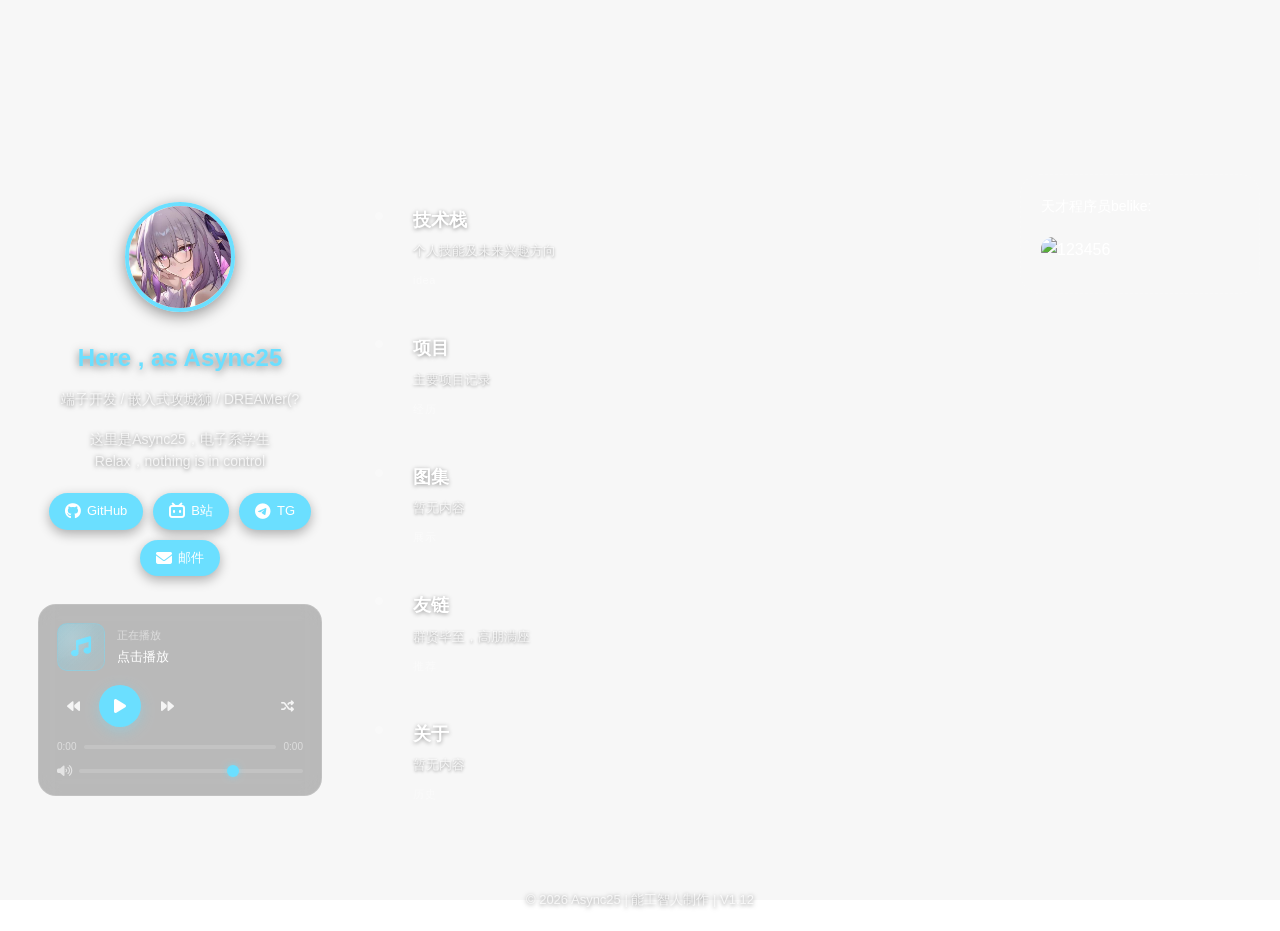
==== index.html @ 37dce222 "V1.12(test)" ====
<!DOCTYPE html>
<html lang="zh-CN">
<head>
    <meta charset="UTF-8">
    <meta name="viewport" content="width=device-width, initial-scale=1.0">
    <title>泥嚎,我是Async25</title>
    <style>
        :root {
            --text: #ffffff;
            --text-secondary: rgba(255, 255, 255, 0.75);
            --accent: #6bdfff;
        }

        * { margin:0; padding:0; box-sizing:border-box; }

        /* ===== 背景图 + 遮罩 ===== */
        body {
            font-family: "Segoe UI", Arial, sans-serif;
            background: url("https://bee-reg-ab.imagency.cn/mr/5075/26/b05ac0370a156d808d9de9c956d6d532.jpg") no-repeat center center fixed;
            background-size: cover;
            -webkit-background-size: cover;
            color: var(--text);
            line-height: 1.6;
            min-height: 100vh;
            display: flex;
            flex-direction: column;
            padding: 20px;
            position: relative;
        }
        body::before {
            content: "";
            position: fixed;
            top: 0; left: 0; right: 0; bottom: 0;
            background: rgba(0, 0, 0, 0.03);
            z-index: 0;
            pointer-events: none;
        }

        /* ===== 三栏布局 ===== */
        .layout {
            position: relative;
            z-index: 1;
            display: grid;
            grid-template-columns: 320px 1fr 240px;
            gap: 24px;
            width: 100%;
            max-width: 1400px;
            margin: 0 auto;
            flex: 1;
            align-items: start;
        }

        /* 左侧边栏 */
        .sidebar {
            position: sticky;
            top: 20px;
            max-height: calc(100vh - 40px);
            overflow-y: auto;
            border-radius: 20px;
            text-align: center;
            transition: transform 0.3s;
            scrollbar-width: thin;
            scrollbar-color: rgba(107, 223, 255, 0.3) transparent;
        }
        .sidebar::-webkit-scrollbar { width: 5px; }
        .sidebar::-webkit-scrollbar-track { background: transparent; }
        .sidebar::-webkit-scrollbar-thumb {
            background: rgba(107, 223, 255, 0.3);
            border-radius: 3px;
        }
        .avatar {
            width: 110px;
            height: 110px;
            border-radius: 50%;
            margin: 28px auto 10px;
            object-fit: cover;
            border: 4px solid var(--accent);
            box-shadow: 0 4px 15px rgba(0,0,0,0.4);
        }
        h1 {
            font-size: 24px;
            margin: 10px 0;
            color: var(--accent);
            text-shadow: 0 2px 8px rgba(0,0,0,0.5);
        }
        .tagline {
            color: var(--text-secondary);
            font-size: 14px;
            margin-bottom: 18px;
            text-shadow: 0 1px 4px rgba(0,0,0,0.5);
        }
        .bio {
            padding: 0 24px;
            margin-bottom: 20px;
            font-size: 14px;
            color: var(--text-secondary);
            text-shadow: 0 1px 4px rgba(0,0,0,0.5);
        }
        .links {
            display: flex;
            flex-wrap: wrap;
            justify-content: center;
            gap: 10px;
            padding: 0 18px 28px;
        }
        .links a {
            display: flex;
            align-items: center;
            gap: 6px;
            padding: 8px 16px;
            background: var(--accent);
            color: white;
            text-decoration: none;
            border-radius: 50px;
            font-size: 13px;
            transition: all 0.3s;
            box-shadow: 0 4px 12px rgba(0,0,0,0.3);
        }
        .links a:hover {
            transform: scale(1.08);
            box-shadow: 0 6px 20px rgba(107, 223, 255, 0.35);
        }
        .links a i { font-size: 16px; }

        /* 中间栏 */
        .feed {
            display: flex;
            flex-direction: column;
            gap: 6px;
            padding: 10px 0 40px;
        }

        .news-item {
            display: block;
            position: relative;
            padding: 22px 28px;
            cursor: pointer;
            transition: all 0.25s;
            border-left: 3px solid transparent;
            border-radius: 0 16px 16px 0;
            text-decoration: none;
        }
        .news-item::before {
            content: "";
            position: absolute;
            left: 8px;
            top: 28px;
            width: 8px;
            height: 8px;
            border-radius: 50%;
            background: rgba(255,255,255,0.25);
            transition: all 0.25s;
        }
        .news-item:hover,
        .news-item.active {
            background: rgba(255, 255, 255, 0.05);
            border-left-color: var(--accent);
        }
        .news-item:hover::before,
        .news-item.active::before {
            background: var(--accent);
            box-shadow: 0 0 10px rgba(107, 223, 255, 0.6);
        }
        .news-item:hover {
            transform: translateX(4px);
        }
        .news-item .news-title {
            font-size: 18px;
            font-weight: 600;
            color: var(--text);
            margin-bottom: 6px;
            padding-left: 18px;
            text-shadow: 0 1px 4px rgba(0,0,0,0.4);
            transition: color 0.25s;
        }
        .news-item:hover .news-title,
        .news-item.active .news-title {
            color: var(--accent);
        }
        .news-item .news-summary {
            font-size: 13px;
            color: var(--text-secondary);
            line-height: 1.7;
            padding-left: 18px;
            text-shadow: 0 1px 3px rgba(0,0,0,0.4);
        }
        .news-item .news-meta {
            font-size: 11px;
            color: rgba(255, 255, 255, 0.45);
            margin-top: 10px;
            padding-left: 18px;
            letter-spacing: 0.5px;
        }

        /* 中间内容占位页 */
        .page-content {
            padding: 32px 36px;
            border-radius: 20px;
            background: rgba(0, 0, 0, 0.22);
            border: 1px solid rgba(255, 255, 255, 0.10);
            backdrop-filter: blur(10px);
            min-height: 260px;
        }
        .page-content h2 {
            font-size: 26px;
            color: var(--accent);
            margin-bottom: 14px;
            text-shadow: 0 2px 8px rgba(0,0,0,0.4);
        }
        .page-content p {
            font-size: 14px;
            color: var(--text-secondary);
            line-height: 1.8;
            margin-bottom: 12px;
        }
        .page-content .back-link {
            display: inline-flex;
            align-items: center;
            gap: 6px;
            margin-top: 18px;
            color: var(--accent);
            text-decoration: none;
            font-size: 13px;
            transition: all 0.25s;
        }
        .page-content .back-link:hover {
            color: #8ae8ff;
            transform: translateX(-4px);
        }
        .page-content h3 {
            font-size: 20px;
            color: var(--text);
            margin-bottom: 10px;
            text-shadow: 0 1px 4px rgba(0,0,0,0.4);
        }

        /* 右侧预留区 */
        .aside-right {
            position: sticky;
            top: 20px;
            min-height: 120px;
            border-radius: 20px;
            background: rgba(255, 255, 255, 0.04);
            border: 1px dashed rgba(255, 255, 255, 0.12);
            overflow: hidden;
        }
        .aside-right p {
            padding: 20px;
            font-size: 14px;
            color: var(--text);
            line-height: 1.6;
        }
        .aside-right img {
            display: block;
            width: calc(100% - 40px);
            margin: 0 20px 20px;
            border-radius: 12px;
        }

        footer {
            position: relative;
            z-index: 1;
            margin-top: 24px;
            text-align: center;
            font-size: 13px;
            color: var(--text-secondary);
            text-shadow: 0 1px 4px rgba(0,0,0,0.5);
        }

        @media (max-width: 1100px) {
            .layout {
                grid-template-columns: 280px 1fr;
            }
            .aside-right { display: none; }
        }
        @media (max-width: 760px) {
            .layout {
                grid-template-columns: 1fr;
            }
            .sidebar {
                position: static;
            }
        }

        /* ===== 左侧音乐组件 ===== */
        .music-widget {
            margin: 0 18px 24px;
            padding: 18px;
            border-radius: 18px;
            background: rgba(0, 0, 0, 0.25);
            border: 1px solid rgba(255, 255, 255, 0.12);
            backdrop-filter: blur(10px);
            text-align: left;
            transition: all 0.3s;
        }
        .music-widget:hover {
            border-color: rgba(107, 223, 255, 0.35);
            box-shadow: 0 8px 24px rgba(0,0,0,0.25);
        }
        .music-header {
            display: flex;
            align-items: center;
            gap: 12px;
            margin-bottom: 14px;
        }
        .music-cover {
            width: 48px;
            height: 48px;
            border-radius: 10px;
            background: linear-gradient(135deg, rgba(107,223,255,0.35), rgba(107,223,255,0.08));
            border: 1px solid rgba(107, 223, 255, 0.25);
            display: flex;
            align-items: center;
            justify-content: center;
            font-size: 20px;
            color: var(--accent);
            flex-shrink: 0;
            position: relative;
            overflow: hidden;
        }
        .music-cover::before {
            content: "";
            position: absolute;
            inset: 0;
            background: radial-gradient(circle at 30% 30%, rgba(255,255,255,0.15), transparent 60%);
        }
        .playing .music-cover i {
            animation: musicPulse 1.2s ease-in-out infinite;
        }
        @keyframes musicPulse {
            0%, 100% { transform: scale(1); opacity: 1; }
            50% { transform: scale(1.15); opacity: 0.75; }
        }
        .music-info {
            min-width: 0;
        }
        .music-label {
            font-size: 11px;
            color: rgba(255,255,255,0.5);
            margin-bottom: 2px;
        }
        .music-title {
            font-size: 13px;
            color: var(--text);
            white-space: nowrap;
            overflow: hidden;
            text-overflow: ellipsis;
            max-width: 170px;
        }
        .music-controls {
            display: flex;
            align-items: center;
            justify-content: space-between;
            gap: 10px;
            margin-bottom: 12px;
        }
        .music-controls .main-btns {
            display: flex;
            align-items: center;
            gap: 10px;
        }
        .music-controls button {
            border: none;
            background: transparent;
            color: var(--text);
            cursor: pointer;
            display: flex;
            align-items: center;
            justify-content: center;
            transition: all 0.25s;
            border-radius: 50%;
        }
        .music-controls button:hover {
            color: var(--accent);
            transform: scale(1.1);
        }
        .music-controls .btn-toggle {
            width: 42px;
            height: 42px;
            background: var(--accent);
            color: white;
            font-size: 16px;
            box-shadow: 0 4px 14px rgba(107, 223, 255, 0.35);
        }
        .music-controls .btn-toggle:hover {
            background: #8ae8ff;
            color: white;
            transform: scale(1.08);
        }
        .music-controls .btn-sm {
            width: 32px;
            height: 32px;
            font-size: 13px;
            color: rgba(255,255,255,0.85);
        }
        .music-progress {
            display: flex;
            align-items: center;
            gap: 8px;
            margin-bottom: 10px;
        }
        .progress-bar {
            flex: 1;
            height: 4px;
            border-radius: 2px;
            background: rgba(255,255,255,0.15);
            overflow: hidden;
            cursor: pointer;
        }
        .progress-fill {
            height: 100%;
            width: 0%;
            background: var(--accent);
            border-radius: 2px;
            transition: width 0.2s linear;
            box-shadow: 0 0 8px rgba(107, 223, 255, 0.5);
        }
        .music-time {
            font-size: 10px;
            color: rgba(255,255,255,0.5);
            font-variant-numeric: tabular-nums;
        }
        .music-vol {
            display: flex;
            align-items: center;
            gap: 8px;
        }
        .music-vol i {
            font-size: 12px;
            color: rgba(255,255,255,0.6);
            width: 14px;
            text-align: center;
        }
        input[type=range].vol-slider {
            -webkit-appearance: none;
            appearance: none;
            flex: 1;
            height: 4px;
            background: rgba(255,255,255,0.15);
            border-radius: 2px;
            outline: none;
            cursor: pointer;
        }
        input[type=range].vol-slider::-webkit-slider-thumb {
            -webkit-appearance: none;
            appearance: none;
            width: 12px;
            height: 12px;
            border-radius: 50%;
            background: var(--accent);
            box-shadow: 0 0 6px rgba(107, 223, 255, 0.6);
            cursor: pointer;
        }
        input[type=range].vol-slider::-moz-range-thumb {
            width: 12px;
            height: 12px;
            border-radius: 50%;
            background: var(--accent);
            box-shadow: 0 0 6px rgba(107, 223, 255, 0.6);
            cursor: pointer;
            border: none;
        }

        /* ===== 黑白开场动画 ===== */
        /* body.intro-active { overflow: hidden; }
        .intro-screen {
            position: fixed;
            inset: 0;
            z-index: 9999;
            overflow: hidden;
            background: #fff;
            color: #000;
            isolation: isolate;
            cursor: pointer;
        }
        .intro-screen::before,
        .intro-screen::after {
            content: "";
            position: absolute;
            z-index: -1;
            background: #000;
            opacity: 0.08;
        }
        .intro-screen::before {
            top: 0;
            bottom: 0;
            left: 12vw;
            width: 1px;
        }
        .intro-screen::after {
            left: 0;
            right: 0;
            top: 24vh;
            height: 1px;
        }
        .intro-corner {
            position: absolute;
            top: 30px;
            left: 20px;
            font: 600 10px/1 "Courier New", monospace;
            letter-spacing: 0.25em;
            text-transform: uppercase;
        }
        .intro-index {
            position: absolute;
            right: 20px;
            bottom: 26px;
            font: 600 10px/1 "Courier New", monospace;
            letter-spacing: 0.2em;
        }
        .intro-mark {
            position: absolute;
            top: 50%;
            left: 50%;
            width: min(70vw, 1180px);
            transform: translate(-50%, -50%);
        }
        .intro-word {
            display: block;
            font-family: Impact, Haettenschweiler, "Arial Narrow Bold", sans-serif;
            font-size: clamp(70px, 19vw, 270px);
            font-weight: 500;
            line-height: 0.78;
            letter-spacing: 0.025em;
            white-space: nowrap;
        }
        .intro-word-base { color: #000; }
        .intro-word::after {
            content: "";
            display: inline-block;
            width: 0.045em;
            height: 0.72em;
            margin-left: 0.16em;
            vertical-align: -0.06em;
            background: currentColor;
            animation: intro-caret 1.2s steps(1, end) infinite;
        }
        .intro-sweep {
            position: fixed;
            z-index: 1;
            inset: -8vh auto 0 0;
            width: 0;
            overflow: hidden;
            background: #000;
            animation: intro-sweep 3.8s cubic-bezier(0.77, 0, 0.18, 1) 0.75s forwards;
        }
        .intro-sweep .intro-word {
            position: absolute;
            top: 50%;
            left: 50vw;
            color: #fff;
            width: min(86vw, 1500px);
            transform: translate(-50%, -50%);
        }
        .intro-rule {
            position: fixed;
            z-index: 2;
            top: 0;
            bottom: 0;
            left: 0;
            width: 2px;
            background: #fff;
            box-shadow: 0 0 0 1px #000;
            animation: intro-rule 3.8s cubic-bezier(0.77, 0, 0.18, 1) 0.75s forwards;
        }
        .intro-caption {
            position: absolute;
            left: 50%;
            bottom: 11vh;
            transform: translateX(-50%);
            font: 600 11px/1 "Courier New", monospace;
            letter-spacing: 0.32em;
            white-space: nowrap;
        }
        .intro-caption::before {
            content: "";
            display: inline-block;
            width: 28px;
            height: 1px;
            margin: 0 12px 3px 0;
            background: #000;
        }
        .intro-screen.is-leaving {
            pointer-events: none;
            animation: intro-leave 0.85s cubic-bezier(0.76, 0, 0.24, 1) forwards;
        }
        .intro-screen.is-skipped .intro-sweep { animation: none; width: 100vw; }
        .intro-screen.is-skipped .intro-rule {
            animation: none;
            left: 100%;
            width: 2px;
        }
        @keyframes intro-sweep { to { width: 100vw; } }
        @keyframes intro-rule { to { left: 100%; } }
        @keyframes intro-caret { 0%, 45% { opacity: 1; } 46%, 100% { opacity: 0; } }
        @keyframes intro-leave { to { clip-path: inset(0 0 100% 0); visibility: hidden; } }
        @media (prefers-reduced-motion: reduce) {
            .intro-sweep { animation-duration: 0.01ms; animation-delay: 0.01ms; }
            .intro-rule { animation-duration: 0.01ms; animation-delay: 0.01ms; }
            .intro-screen.is-leaving { animation-duration: 0.01ms; }
        }
    </style> */
    <!-- 图标库 -->
    <link rel="stylesheet" href="https://cdnjs.cloudflare.com/ajax/libs/font-awesome/6.5.0/css/all.min.css">
</head>
<body class="intro-active">

<div class="intro-screen" id="intro-screen" role="button" tabindex="0" aria-label="跳过开场动画">
    <div class="intro-corner">Personal interface / 2026</div>
    <div class="intro-index">001 — ASYNC25</div>
    <div class="intro-mark" aria-hidden="true">
        <span class="intro-word intro-word-base">Async25</span>
    </div>
    <div class="intro-sweep" aria-hidden="true">
        <span class="intro-word">To Our Future</span>
    </div>
    <div class="intro-rule" aria-hidden="true"></div>
    <div class="intro-caption">ENTER THE UNKNOWN</div>
</div>

<main class="layout">
    <aside class="sidebar">
        <img src="121482807.jpg" alt="头像" class="avatar">

        <h1>Here , as Async25</h1>
        <p class="tagline">端子开发 / 嵌入式攻城狮 / DREAMer(?</p>

        <div class="bio">
            这里是Async25，电子系学生<br>
            Relax，nothing is in control
        </div>

        <div class="links">
            <a href="https://github.com/Async25" target="_blank">
                <i class="fab fa-github"></i> GitHub
            </a>
            <a href="https://space.bilibili.com/2141027128" target="_blank">
                <i class="fab fa-bilibili"></i> B站
            </a>
            <a href="https://t.me/SanyueQi" target="_blank">
                <i class="fab fa-telegram"></i> TG
            </a>
            <a href="mailto:gusaa187@gmail.com">
                <i class="fas fa-envelope"></i> 邮件
            </a>
        </div>

        <div class="music-widget" id="music-widget">
            <div class="music-header">
                <div class="music-cover"><i class="fas fa-music"></i></div>
                <div class="music-info">
                    <div class="music-label">正在播放</div>
                    <div class="music-title" id="music-title">点击播放</div>
                </div>
            </div>
            <div class="music-controls">
                <div class="main-btns">
                    <button class="btn-sm" id="music-prev" title="上一首"><i class="fas fa-backward"></i></button>
                    <button class="btn-toggle" id="music-toggle" title="播放 / 暂停"><i class="fas fa-play"></i></button>
                    <button class="btn-sm" id="music-next" title="下一首"><i class="fas fa-forward"></i></button>
                </div>
                <button class="btn-sm" id="music-mode" title="随机播放"><i class="fas fa-shuffle"></i></button>
            </div>
            <div class="music-progress">
                <span class="music-time" id="current-time">0:00</span>
                <div class="progress-bar" id="progress-bar"><div class="progress-fill" id="progress-fill"></div></div>
                <span class="music-time" id="duration">0:00</span>
            </div>
            <div class="music-vol">
                <i class="fas fa-volume-high" id="vol-icon"></i>
                <input type="range" class="vol-slider" id="vol-slider" min="0" max="1" step="0.01" value="0.7">
            </div>
        </div>
    </aside>

    <section class="feed" id="feed">
        <div id="feed-list">
            <a class="news-item" href="#" data-page="projects">
                <div class="news-title">技术栈</div>
                <div class="news-summary">个人技能及未来兴趣方向</div>
                <div class="news-meta">idea</div>
            </a>

            <a class="news-item" href="#" data-page="blog">
                <div class="news-title">项目</div>
                <div class="news-summary">主要项目记录</div>
                <div class="news-meta">经历</div>
            </a>

            <a class="news-item" href="#" data-page="gallery">
                <div class="news-title">图集</div>
                <div class="news-summary">暂无内容</div>
                <div class="news-meta">展示</div>
            </a>

            <a class="news-item" href="#" data-page="links">
                <div class="news-title">友链</div>
                <div class="news-summary">群贤毕至，高朋满座</div>
                <div class="news-meta">推荐</div>
            </a>

            <a class="news-item" href="#" data-page="about">
                <div class="news-title">关于</div>
                <div class="news-summary">暂无内容</div>
                <div class="news-meta">历史</div>
            </a>
        </div>

        <section class="page-content" id="page-view" style="display: none;">
            <h2 id="page-title"></h2>
            <h3 id="page-subtitle"></h3>
            <div id="page-body"></div>
            <a class="back-link" href="#" id="back-home"><i class="fas fa-arrow-left"></i> 返回首页</a>
        </section>
    </section>

    <aside class="aside-right">
        <p>天才程序员belike:</p>
        <img src="https://bee-reg-ab.imagency.cn/mr/5075/26/cd55e0e3c1dab921c6584d59d182d776.png" alt="123456">
    </aside>
</main>

<footer>© 2026 Async25 | 能工智人制作 | V1.12</footer>

<script>
(function () {
    var playlist = [
        "https://cdn.jsdelivr.net/gh/Async25/Async25.github.io@main/DAMIDAMI(%E4%BC%B4%E5%A5%8F).m4a",
        "https://cdn.jsdelivr.net/gh/Async25/Async25.github.io@main/%E5%A6%84%E6%83%B3%E8%89%B2%E5%BF%83%E8%B7%B3.m4a",
        "https://cdn.jsdelivr.net/gh/Async25/Async25.github.io@main/%E4%B8%8D%E8%99%9A%E6%AD%A4%E8%A1%8C.m4a",
        "https://cdn.jsdelivr.net/gh/Async25/Async25.github.io@main/%E5%86%8D%E5%BA%A6%E5%92%8C%E4%BD%A0.m4a",
        "https://cdn.jsdelivr.net/gh/Async25/Async25.github.io@main/%E5%B1%B1%E9%9B%80.m4a",
        "https://cdn.jsdelivr.net/gh/Async25/Async25.github.io@main/DAMIDAMI.m4a",
        "https://cdn.jsdelivr.net/gh/Async25/Async25.github.io@main/You%e2%80%99re+Not+Supposed+to+Be+Here.m4a",
        "https://cdn.jsdelivr.net/gh/Async25/Async25.github.io@main/%e6%9d%b1%e5%8d%97%e8%8b%a6%e8%a1%8c%e5%b1%b1.m4a", 
        "https://cdn.jsdelivr.net/gh/Async25/Async25.github.io@main/%e6%b2%b3%e5%8c%97%e5%a2%a8%e9%ba%92%e9%ba%9f.m4a",
        "https://cdn.jsdelivr.net/gh/Async25/Async25.github.io@main/%e6%8f%aa%e5%bf%83%e7%9a%84%e7%8e%a9%e7%ac%91%e4%b8%8e%e6%bc%ab%e9%95%bf%e7%9a%84%e7%99%bd%e6%97%a5%e6%a2%a6.m4a",
        "https://cdn.jsdelivr.net/gh/Async25/Async25.github.io@main/%e5%87%9d%e5%9b%ba%e7%9a%84%e6%b5%aa%e8%8a%b1.m4a",
        "https://cdn.jsdelivr.net/gh/Async25/Async25.github.io@main/%e5%b8%b7%e5%b9%95%e8%a7%86%e7%aa%97.m4a",
        "https://cdn.jsdelivr.net/gh/Async25/Async25.github.io@main/%e4%b8%ba%e5%be%80%e6%98%94%e8%80%8c%e8%a1%8c.m4a",
    ];
    var audio = new Audio();
    audio.volume = 0.7;
    var queue = [];
    var qi = 0;
    var history = [];
    var playing = false;

    var widget = document.getElementById("music-widget");
    var titleEl = document.getElementById("music-title");
    var toggleBtn = document.getElementById("music-toggle");
    var toggleIcon = toggleBtn.querySelector("i");
    var volSlider = document.getElementById("vol-slider");
    var volIcon  = document.getElementById("vol-icon");
    var progressBar = document.getElementById("progress-bar");
    var progressFill = document.getElementById("progress-fill");
    var currentTimeEl = document.getElementById("current-time");
    var durationEl = document.getElementById("duration");

    function shuffle(arr) {
        var r = arr.slice();
        for (var i = r.length - 1; i > 0; i--) {
            var j = Math.floor(Math.random() * (i + 1));
            var t = r[i]; r[i] = r[j]; r[j] = t;
        }
        return r;
    }

    function baseName(src) {
        try {
            var url = new URL(src);
            var name = url.pathname.split('/').pop();
            name = decodeURIComponent(name);
            return name.replace(/\.m4a$/i, "");
        } catch (e) {
            return src.replace(/\.m4a$/i, "");
        }
    }

    function formatTime(t) {
        if (!isFinite(t)) return "0:00";
        var m = Math.floor(t / 60);
        var s = Math.floor(t % 60);
        return m + ":" + (s < 10 ? "0" + s : s);
    }

    function updatePlayState(isPlaying) {
        playing = isPlaying;
        if (playing) {
            widget.classList.add("playing");
            toggleIcon.className = "fas fa-pause";
        } else {
            widget.classList.remove("playing");
            toggleIcon.className = "fas fa-play";
        }
    }

    function playSrc(src) {
        audio.src = src;
        audio.play().then(function () {
            updatePlayState(true);
            titleEl.textContent = baseName(src);
        }).catch(function () {
            updatePlayState(false);
        });
    }

    function playNext() {
        history.push(queue[qi - 1]);
        if (qi >= queue.length) {
            queue = shuffle(playlist);
            qi = 0;
        }
        playSrc(queue[qi++]);
    }

    function playPrev() {
        if (history.length > 0) {
            var prev = history.pop();
            playSrc(prev);
        }
    }

    function updateVolIcon(v) {
        volIcon.className = "fas " + (v === 0 ? "fa-volume-xmark" : v < 0.35 ? "fa-volume-low" : "fa-volume-high");
    }

    audio.addEventListener("ended", playNext);

    audio.addEventListener("timeupdate", function () {
        if (audio.duration) {
            progressFill.style.width = (audio.currentTime / audio.duration * 100) + "%";
        }
        currentTimeEl.textContent = formatTime(audio.currentTime);
    });

    audio.addEventListener("loadedmetadata", function () {
        durationEl.textContent = formatTime(audio.duration);
    });

    toggleBtn.addEventListener("click", function () {
        if (playing) {
            audio.pause();
            updatePlayState(false);
        } else {
            if (!audio.src) {
                if (queue.length === 0) {
                    queue = shuffle(playlist);
                    qi = 0;
                }
                playSrc(queue[qi++]);
            } else {
                audio.play();
                updatePlayState(true);
            }
        }
    });

    document.getElementById("music-next").addEventListener("click", playNext);
    document.getElementById("music-prev").addEventListener("click", playPrev);

    progressBar.addEventListener("click", function (e) {
        if (!audio.duration) return;
        var rect = progressBar.getBoundingClientRect();
        var ratio = (e.clientX - rect.left) / rect.width;
        audio.currentTime = ratio * audio.duration;
    });

    volSlider.addEventListener("input", function () {
        var v = parseFloat(volSlider.value);
        audio.volume = v;
        updateVolIcon(v);
    });
})();
</script>

<script>
(function () {
    var feedList = document.getElementById("feed-list");
    var pageView = document.getElementById("page-view");
    var pageTitle = document.getElementById("page-title");
    var pageSubtitle = document.getElementById("page-subtitle");
    var pageBody = document.getElementById("page-body");
    var backHome = document.getElementById("back-home");
    var items = document.querySelectorAll(".news-item");

    var pages = {
        projects: [{ title: "软件", 
                     body: ["· 接触过瑞芯微RK，英伟达Jetson，树莓派等基于Linux的开发平台；有CUDA-OpenCV、YOLO的部署经验", 
                            "· 熟悉C语言，了解Cpp、Python；了解常用算法如PID、互补滤波、卡尔曼滤波等；", 
                            "· 熟悉STM32、MSPM0，了解ESP32；掌握单片机常见外设和通信协议，如PWM、定时器、ADC、UART、SPI、I2C等",
                            "· 熟练使用Hermes、Codex、Trae等AI工具辅助开发；会使用Git进行版本控制，有Github仓库管理相关经验"] },
                   { title: "硬件", 
                     body: ["· 会使用嘉立创EDA设计简单双层板；能够使用电烙铁、加热台进行焊接；使用万用表、逻辑分析仪排查故障", 
                            "· 能够使用SketchUp、SolidWorks进行简单建模并3D打印"] },
                   { title: "未来计划",
                     body: ["· FreeRTOS， FPGA，4~6层/高速PCB设计，BGA/QFN封装焊接，ROS2",]
                   }],
        blog:     [{ title: "| 车载平衡滚球运动控制系统 (2026全国大学生电子设计竞赛 H题) 参赛项目", 
                     body: ["· 负责部分: PCB扩展板设计，小车控制、滚球控制、视觉识别代码部分", 
                           "· 核心技术: 2层PCB设计，双环/串级PID，梯形加减速，大津法", 
                           "· 详细介绍: <br>视觉主控采用瑞芯微RK3576，配合全局快门USB摄像头，避免钢球快速滚动产生的形变。通过固定曝光和大津法二值化，减少变化和不均匀的环境光影响，利用动态ROI区域进一步提升性能。尝试传统“闭运算修复+圆度拟合”的识别思路时遇到钢球反光严重问题，随后改为直接提取不与边界粘连的最大连通区作外接矩形，保持120fps性能同时识别准度极佳<br>小车主控为TI-MSPM0G3507，使用AT8236驱动两路编码器减速电机，驱动电流和加减速性能较传统TB6612更优。通过权值法处理八路灰度传感器获得连续误差值，利用“速度+误差”双环PID进行控制，题目循迹部分均获满分<br>步进电机主控选用STM32F407VET6，使用TMC2209开环驱动42步进电机，理论旋转精度达0.007度。通过串口接收上位机发送的实际水管倾角与钢球距目标偏差，使用串级PID计算目标水管倾角与电机转速设定，并结合梯形加减速算法避免丢步影响"]},
                   { title: "| 简易自行瞄准装置 (2025全国大学生电子设计竞赛 E题) 赛后复刻", 
                     body: ["· 负责部分: 全栈复刻", 
                           "· 核心技术: 云台结构设计，前馈控制，共轴光路，逆透视变换", 
                           "· 详细介绍: <br>云台部分使用瑞芯微RK3576作上位机，结合长焦镜头，将闭运算后提取的轮廓经过面积过滤、顶点个数、夹角计算、边长比例筛选、平行度检测，实现复杂背景下的目标矩形框准确识别；随后使用逆透视变换计算精确标靶中心点位，较对角线交点法更靠近物理中心位置。<br>云台下位机使用STM32F407VET6，将x、y两个方向上的像素误差作为外环PID控制输入，结合ICM42688陀螺仪的Yaw角反馈作内环PID，辅助云台与底盘解耦。<br>云台结构使用过孔导电滑环，通过长轴步进电机的同时保证旋转电气连接，激光头通过分光片与摄像头中心实现光路共轴，完全消除不同距离下的激光照射位置误差。<br>底盘主控为TI-MSPM0G3507，转向时切换MPU6050陀螺仪Yaw角积分作为PID输入，保证转向过程平缓稳定。"] },
                   { title: "| RS485转Wi-Fi/4G双模工业边缘网关 企业项目",
                     body: ["· 负责部分: 边缘终端设备全栈设计",
                          "· 核心技术: --",
                          "· 详细介绍: --"]
                   }],
        gallery:  [{ title: "23456", body: ["123456", "123456", "123456"] },
                   { title: "23456", body: ["123456", "123456", "123456"] }],
        links:    [{ title: "ByteMind", body: ["<p><a href=\"https://github.com/1024XEngineer/bytemind\">面向真实代码仓库的终端原生 AI Coding Agent</a>", ""] },
                   { title: "996.ICU", body: ["<p><a href=\"https://996.icu/#/zh_CN\">工作 996，生病 ICU</a>", ""] },
                   { title: "Hermes", body: ["<p><a href=\"https://github.com/NousResearch/hermes-agent\">沉淀记忆，积累技能</a>", ""] }],   
        about:    [{ title: "23456", body: ["123456", "123456", "123456"] },
                   { title: "23456", body: ["123456", "123456", "123456"] }]
    };

    function showHome() {
        pageView.style.display = "none";
        feedList.style.display = "block";
        items.forEach(function (item) { item.classList.remove("active"); });
        document.title = "page-Async25";
    }

    function showPage(pageId) {
        var item = document.querySelector('.news-item[data-page="' + pageId + '"]');
        var title = item ? item.querySelector(".news-title").textContent : pageId;
        var sections = pages[pageId] || [{ title: "123456", body: ["123456"] }];

        feedList.style.display = "none";
        pageTitle.textContent = title;

        // 用 h3 输出每个小节标题，下面紧跟该小节的正文段落
        pageBody.innerHTML = sections.map(function (sec) {
            return "<h3>" + sec.title + "</h3>" +
                sec.body.map(function (line) { return "<p>" + line + "</p>"; }).join("");
        }).join("");

        pageView.style.display = "block";
        document.title = title + " | Async25";
    }

    items.forEach(function (item) {
        item.addEventListener("click", function (e) {
            e.preventDefault();
            showPage(item.getAttribute("data-page"));
        });
    });

    backHome.addEventListener("click", function (e) {
        e.preventDefault();
        showHome();
    });
})();
</script>

<script>
(function () {
    var intro = document.getElementById("intro-screen");
    var body = document.body;
    var leaving = false;
    var reducedMotion = window.matchMedia("(prefers-reduced-motion: reduce)").matches;

    function dismissIntro(skipAnimation) {
        if (leaving) return;
        leaving = true;
        intro.classList.toggle("is-skipped", !!skipAnimation);
        intro.classList.add("is-leaving");
        window.setTimeout(function () {
            intro.remove();
            body.classList.remove("intro-active");
        }, skipAnimation || reducedMotion ? 50 : 850);
    }

    intro.addEventListener("click", function () { dismissIntro(true); });
    intro.addEventListener("keydown", function (event) {
        if (event.key === "Enter" || event.key === "Escape" || event.key === " ") {
            event.preventDefault();
            dismissIntro(true);
        }
    });

    window.setTimeout(function () {
        dismissIntro(false);
    }, reducedMotion ? 100 : 7150);
})();
</script>

</body>
</html>
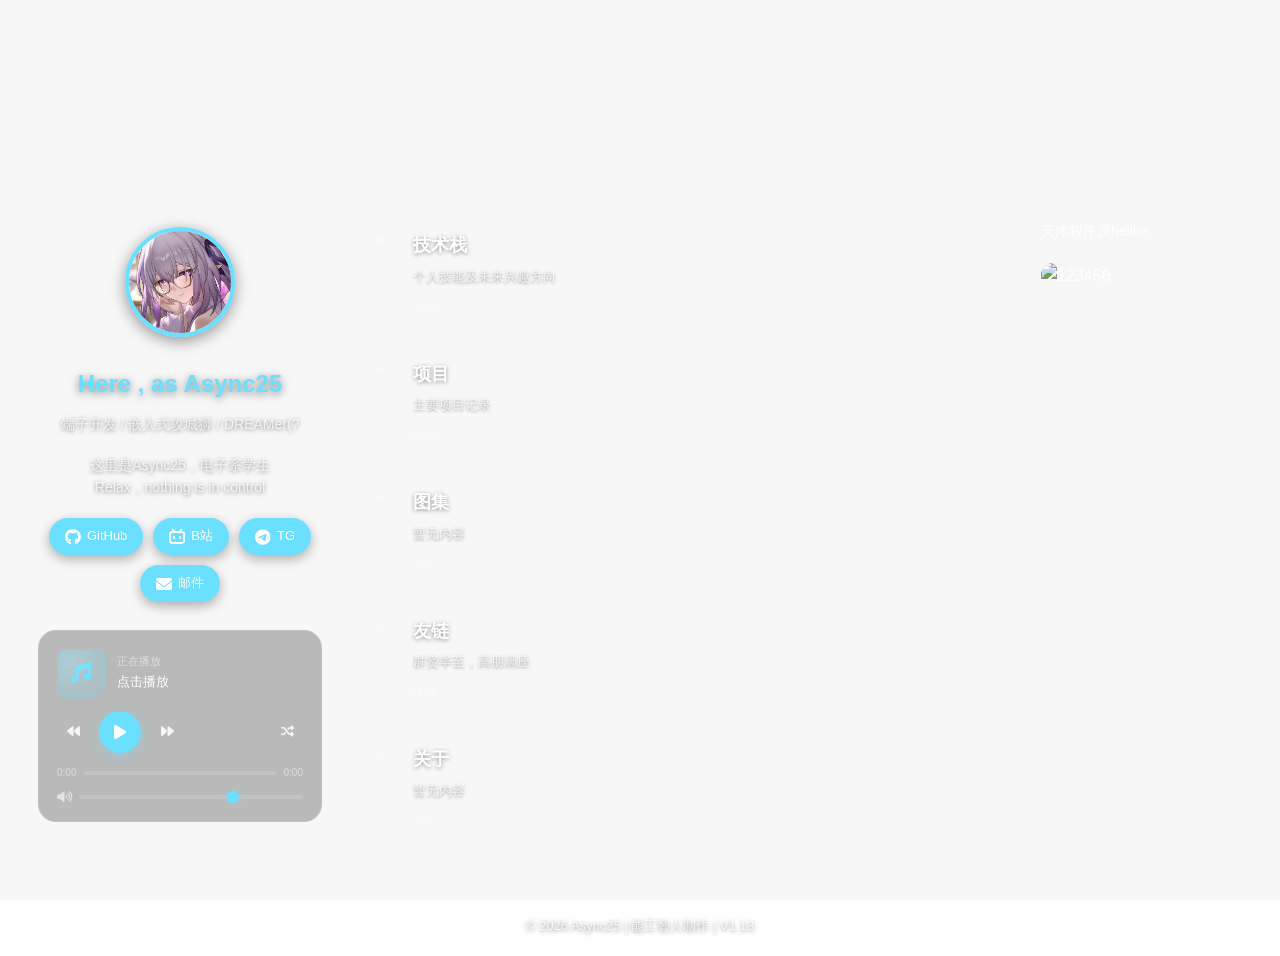
==== commit 8c5cfb44: "V1.13(test)" ====
--- a/index.html
+++ b/index.html
@@ -605,7 +605,7 @@
 </head>
 <body class="intro-active">
 
-<div class="intro-screen" id="intro-screen" role="button" tabindex="0" aria-label="跳过开场动画">
+/* <div class="intro-screen" id="intro-screen" role="button" tabindex="0" aria-label="跳过开场动画">
     <div class="intro-corner">Personal interface / 2026</div>
     <div class="intro-index">001 — ASYNC25</div>
     <div class="intro-mark" aria-hidden="true">
@@ -616,7 +616,7 @@
     </div>
     <div class="intro-rule" aria-hidden="true"></div>
     <div class="intro-caption">ENTER THE UNKNOWN</div>
-</div>
+</div> */
 
 <main class="layout">
     <aside class="sidebar">
@@ -720,7 +720,7 @@
     </aside>
 </main>
 
-<footer>© 2026 Async25 | 能工智人制作 | V1.12</footer>
+<footer>© 2026 Async25 | 能工智人制作 | V1.13</footer>
 
 <script>
 (function () {
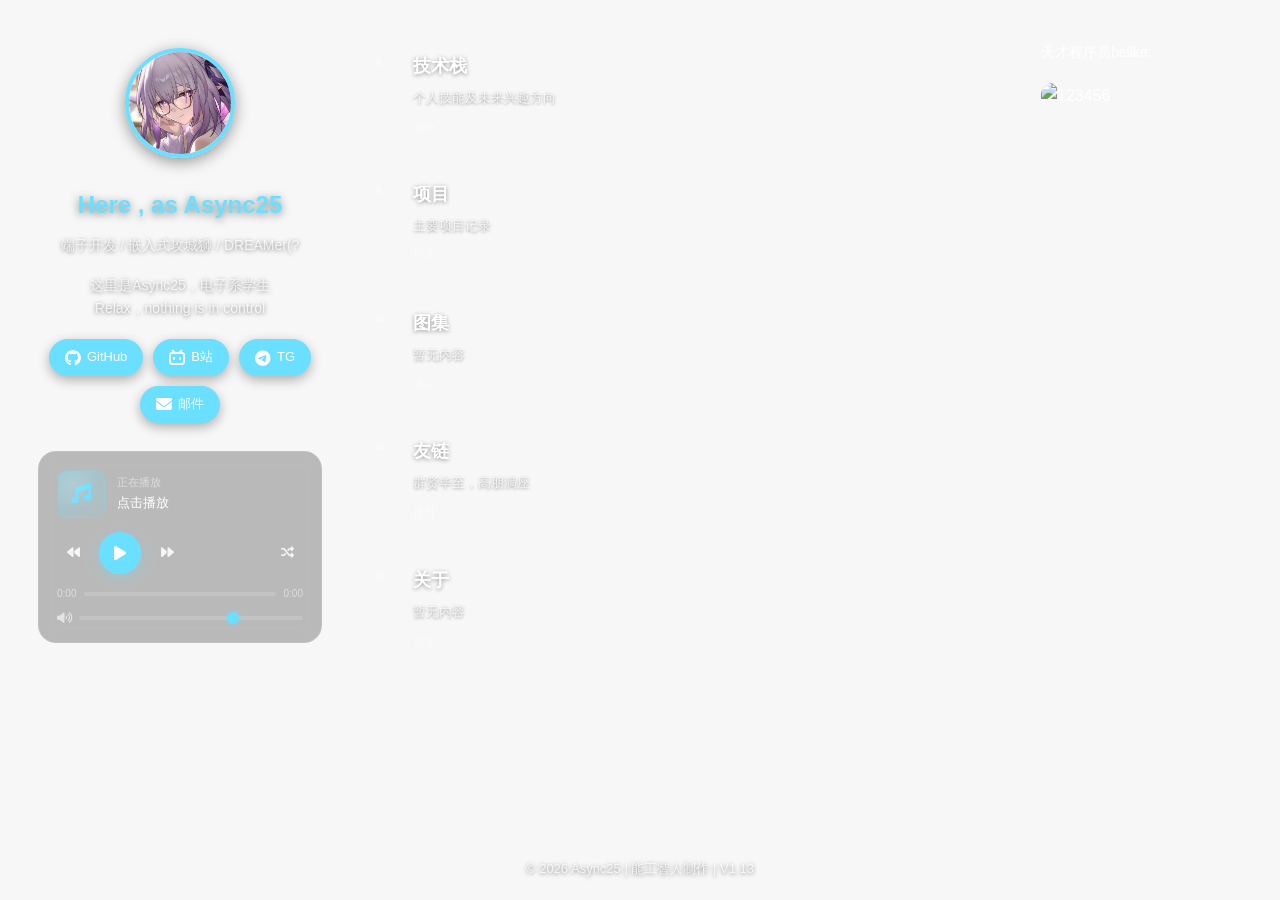
==== commit df423ede: "repair problem" ====
--- a/index.html
+++ b/index.html
@@ -460,163 +460,10 @@
             cursor: pointer;
             border: none;
         }
-
-        /* ===== 黑白开场动画 ===== */
-        /* body.intro-active { overflow: hidden; }
-        .intro-screen {
-            position: fixed;
-            inset: 0;
-            z-index: 9999;
-            overflow: hidden;
-            background: #fff;
-            color: #000;
-            isolation: isolate;
-            cursor: pointer;
-        }
-        .intro-screen::before,
-        .intro-screen::after {
-            content: "";
-            position: absolute;
-            z-index: -1;
-            background: #000;
-            opacity: 0.08;
-        }
-        .intro-screen::before {
-            top: 0;
-            bottom: 0;
-            left: 12vw;
-            width: 1px;
-        }
-        .intro-screen::after {
-            left: 0;
-            right: 0;
-            top: 24vh;
-            height: 1px;
-        }
-        .intro-corner {
-            position: absolute;
-            top: 30px;
-            left: 20px;
-            font: 600 10px/1 "Courier New", monospace;
-            letter-spacing: 0.25em;
-            text-transform: uppercase;
-        }
-        .intro-index {
-            position: absolute;
-            right: 20px;
-            bottom: 26px;
-            font: 600 10px/1 "Courier New", monospace;
-            letter-spacing: 0.2em;
-        }
-        .intro-mark {
-            position: absolute;
-            top: 50%;
-            left: 50%;
-            width: min(70vw, 1180px);
-            transform: translate(-50%, -50%);
-        }
-        .intro-word {
-            display: block;
-            font-family: Impact, Haettenschweiler, "Arial Narrow Bold", sans-serif;
-            font-size: clamp(70px, 19vw, 270px);
-            font-weight: 500;
-            line-height: 0.78;
-            letter-spacing: 0.025em;
-            white-space: nowrap;
-        }
-        .intro-word-base { color: #000; }
-        .intro-word::after {
-            content: "";
-            display: inline-block;
-            width: 0.045em;
-            height: 0.72em;
-            margin-left: 0.16em;
-            vertical-align: -0.06em;
-            background: currentColor;
-            animation: intro-caret 1.2s steps(1, end) infinite;
-        }
-        .intro-sweep {
-            position: fixed;
-            z-index: 1;
-            inset: -8vh auto 0 0;
-            width: 0;
-            overflow: hidden;
-            background: #000;
-            animation: intro-sweep 3.8s cubic-bezier(0.77, 0, 0.18, 1) 0.75s forwards;
-        }
-        .intro-sweep .intro-word {
-            position: absolute;
-            top: 50%;
-            left: 50vw;
-            color: #fff;
-            width: min(86vw, 1500px);
-            transform: translate(-50%, -50%);
-        }
-        .intro-rule {
-            position: fixed;
-            z-index: 2;
-            top: 0;
-            bottom: 0;
-            left: 0;
-            width: 2px;
-            background: #fff;
-            box-shadow: 0 0 0 1px #000;
-            animation: intro-rule 3.8s cubic-bezier(0.77, 0, 0.18, 1) 0.75s forwards;
-        }
-        .intro-caption {
-            position: absolute;
-            left: 50%;
-            bottom: 11vh;
-            transform: translateX(-50%);
-            font: 600 11px/1 "Courier New", monospace;
-            letter-spacing: 0.32em;
-            white-space: nowrap;
-        }
-        .intro-caption::before {
-            content: "";
-            display: inline-block;
-            width: 28px;
-            height: 1px;
-            margin: 0 12px 3px 0;
-            background: #000;
-        }
-        .intro-screen.is-leaving {
-            pointer-events: none;
-            animation: intro-leave 0.85s cubic-bezier(0.76, 0, 0.24, 1) forwards;
-        }
-        .intro-screen.is-skipped .intro-sweep { animation: none; width: 100vw; }
-        .intro-screen.is-skipped .intro-rule {
-            animation: none;
-            left: 100%;
-            width: 2px;
-        }
-        @keyframes intro-sweep { to { width: 100vw; } }
-        @keyframes intro-rule { to { left: 100%; } }
-        @keyframes intro-caret { 0%, 45% { opacity: 1; } 46%, 100% { opacity: 0; } }
-        @keyframes intro-leave { to { clip-path: inset(0 0 100% 0); visibility: hidden; } }
-        @media (prefers-reduced-motion: reduce) {
-            .intro-sweep { animation-duration: 0.01ms; animation-delay: 0.01ms; }
-            .intro-rule { animation-duration: 0.01ms; animation-delay: 0.01ms; }
-            .intro-screen.is-leaving { animation-duration: 0.01ms; }
-        }
-    </style> */
+    
+    </style>
     <!-- 图标库 -->
     <link rel="stylesheet" href="https://cdnjs.cloudflare.com/ajax/libs/font-awesome/6.5.0/css/all.min.css">
-</head>
-<body class="intro-active">
-
-/* <div class="intro-screen" id="intro-screen" role="button" tabindex="0" aria-label="跳过开场动画">
-    <div class="intro-corner">Personal interface / 2026</div>
-    <div class="intro-index">001 — ASYNC25</div>
-    <div class="intro-mark" aria-hidden="true">
-        <span class="intro-word intro-word-base">Async25</span>
-    </div>
-    <div class="intro-sweep" aria-hidden="true">
-        <span class="intro-word">To Our Future</span>
-    </div>
-    <div class="intro-rule" aria-hidden="true"></div>
-    <div class="intro-caption">ENTER THE UNKNOWN</div>
-</div> */
 
 <main class="layout">
     <aside class="sidebar">
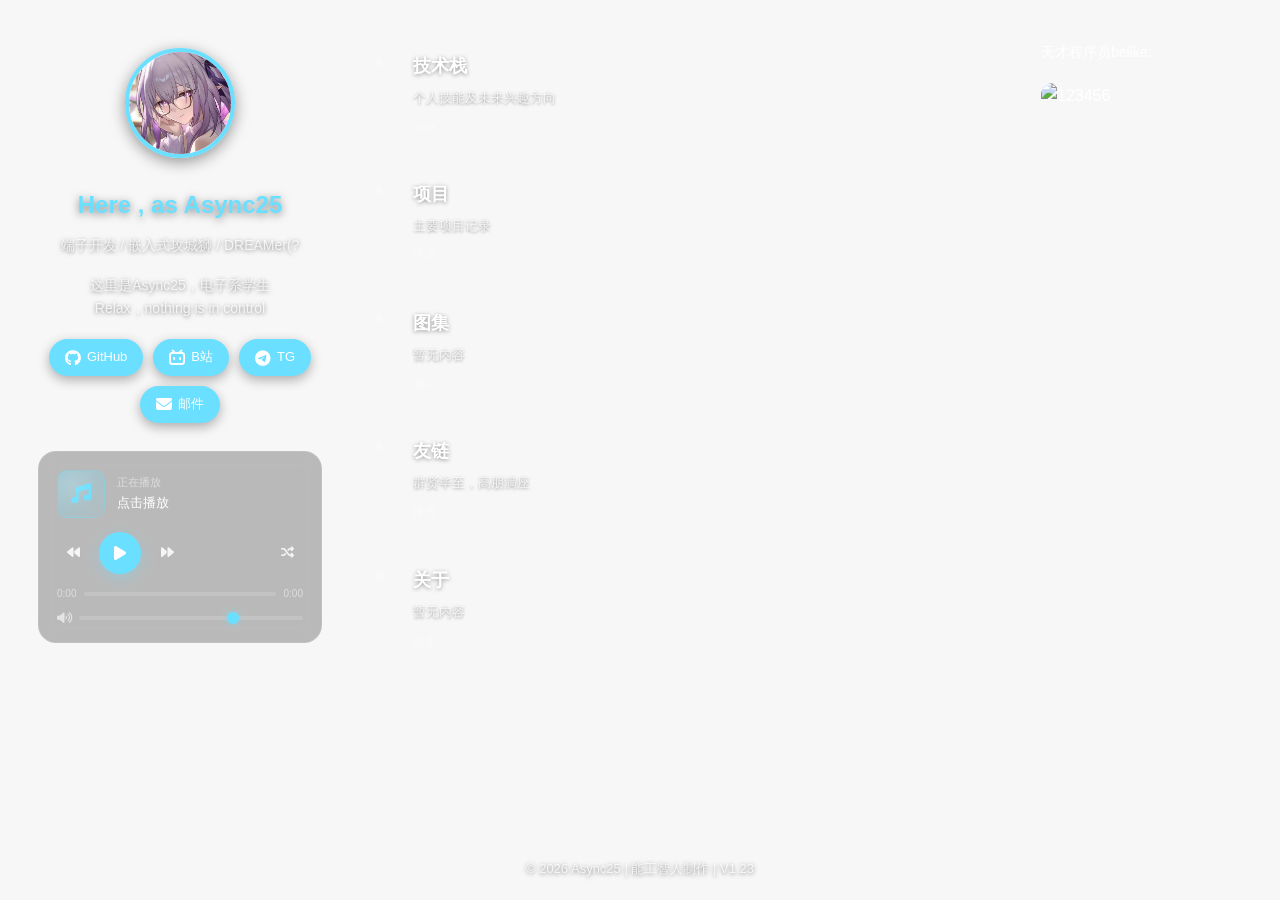
==== commit 9a455dea: "V1.23" ====
--- a/index.html
+++ b/index.html
@@ -567,7 +567,7 @@
     </aside>
 </main>
 
-<footer>© 2026 Async25 | 能工智人制作 | V1.13</footer>
+<footer>© 2026 Async25 | 能工智人制作 | V1.23</footer>
 
 <script>
 (function () {
@@ -732,16 +732,16 @@
     var items = document.querySelectorAll(".news-item");
 
     var pages = {
-        projects: [{ title: "软件", 
-                     body: ["· 接触过瑞芯微RK，英伟达Jetson，树莓派等基于Linux的开发平台；有CUDA-OpenCV、YOLO的部署经验", 
-                            "· 熟悉C语言，了解Cpp、Python；了解常用算法如PID、互补滤波、卡尔曼滤波等；", 
-                            "· 熟悉STM32、MSPM0，了解ESP32；掌握单片机常见外设和通信协议，如PWM、定时器、ADC、UART、SPI、I2C等",
-                            "· 熟练使用Hermes、Codex、Trae等AI工具辅助开发；会使用Git进行版本控制，有Github仓库管理相关经验"] },
-                   { title: "硬件", 
-                     body: ["· 会使用嘉立创EDA设计简单双层板；能够使用电烙铁、加热台进行焊接；使用万用表、逻辑分析仪排查故障", 
-                            "· 能够使用SketchUp、SolidWorks进行简单建模并3D打印"] },
-                   { title: "未来计划",
-                     body: ["· FreeRTOS， FPGA，4~6层/高速PCB设计，BGA/QFN封装焊接，ROS2",]
+        projects: [{ title: "Software", 
+                     body: ["· RK，Jetson，Raspberry Pi；STM32、MSPM0，ESP32", 
+                            "· PWM，TIM，ADC，UART，SPI，I2C；PID、Kalman Filter；", 
+                            "· CUDA-OpenCV，YOLO；C，Cpp，Python",
+                            "· Hermes，Codex，Trae"] },
+                   { title: "Hardware", 
+                     body: ["· JLC-EDA for double layer PCB design；Oldering iron，Reflow Soldering；Multimeter，Logic analyzer", 
+                            "· SketchUp、SolidWorks for 3D printing"] },
+                   { title: "Future Plan", 
+                     body: ["· FreeRTOS， FPGA，4~6layer/high-speed PCB design，BGA/QFN soldering，ROS2",]
                    }],
         blog:     [{ title: "| 车载平衡滚球运动控制系统 (2026全国大学生电子设计竞赛 H题) 参赛项目", 
                      body: ["· 负责部分: PCB扩展板设计，小车控制、滚球控制、视觉识别代码部分", 
@@ -756,13 +756,13 @@
                           "· 核心技术: --",
                           "· 详细介绍: --"]
                    }],
-        gallery:  [{ title: "23456", body: ["123456", "123456", "123456"] },
-                   { title: "23456", body: ["123456", "123456", "123456"] }],
+        gallery:  [{ title: "施工中", body: ["123456", "123456", "123456"] },
+                   { title: "施工中", body: ["123456", "123456", "123456"] }],
         links:    [{ title: "ByteMind", body: ["<p><a href=\"https://github.com/1024XEngineer/bytemind\">面向真实代码仓库的终端原生 AI Coding Agent</a>", ""] },
                    { title: "996.ICU", body: ["<p><a href=\"https://996.icu/#/zh_CN\">工作 996，生病 ICU</a>", ""] },
-                   { title: "Hermes", body: ["<p><a href=\"https://github.com/NousResearch/hermes-agent\">沉淀记忆，积累技能</a>", ""] }],   
-        about:    [{ title: "23456", body: ["123456", "123456", "123456"] },
-                   { title: "23456", body: ["123456", "123456", "123456"] }]
+                   { title: "Hermes", body: ["<p><a href=\"https://github.com/NousResearch/hermes-agent\">my favourite agent</a>", ""] }],   
+        about:    [{ title: "施工中", body: ["123456", "123456", "123456"] },
+                   { title: "施工中", body: ["123456", "123456", "123456"] }]
     };
 
     function showHome() {
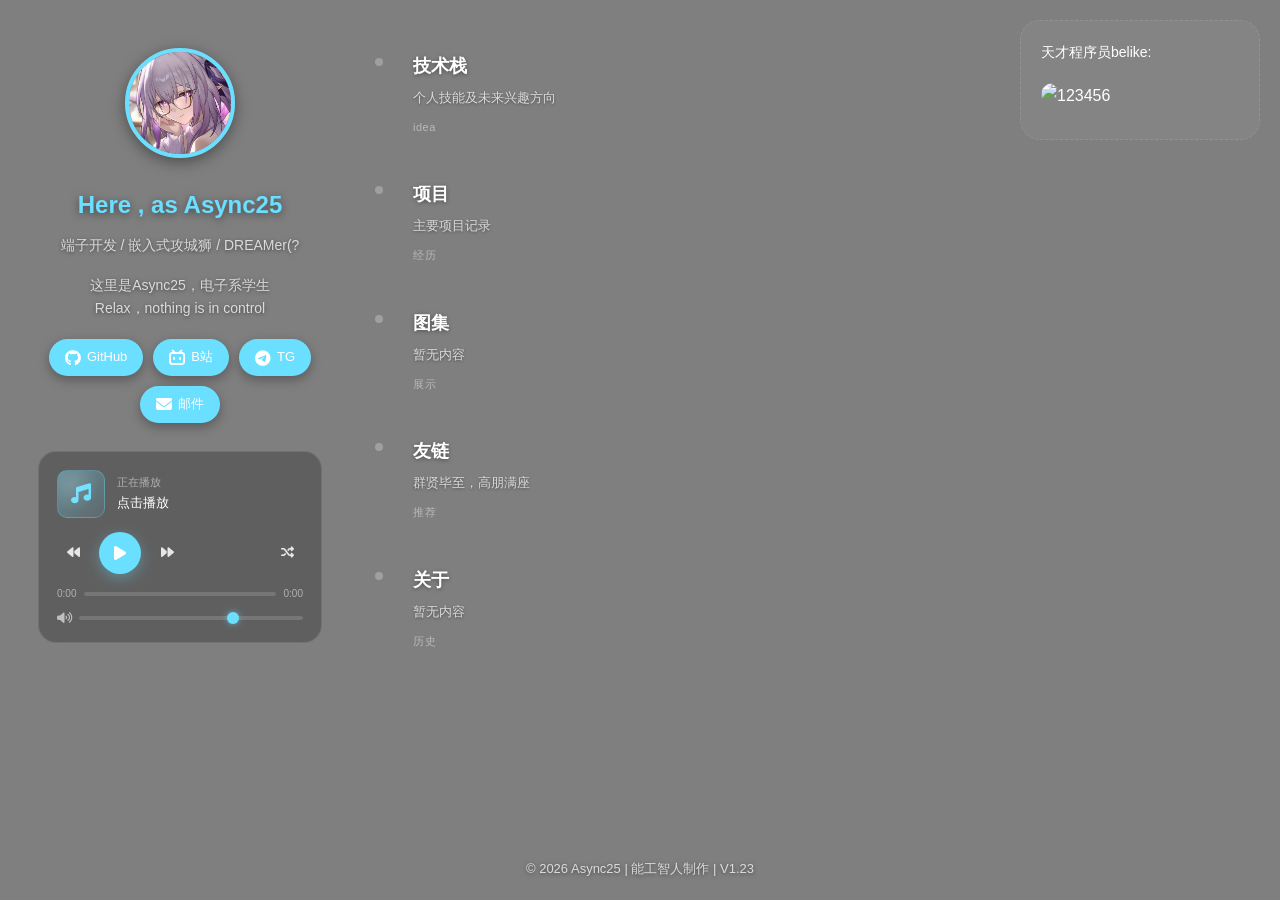
==== commit d826b52a: "oh i made a mistake" ====
--- a/index.html
+++ b/index.html
@@ -16,7 +16,7 @@
         /* ===== 背景图 + 遮罩 ===== */
         body {
             font-family: "Segoe UI", Arial, sans-serif;
-            background: url("https://bee-reg-ab.imagency.cn/mr/5075/26/b05ac0370a156d808d9de9c956d6d532.jpg") no-repeat center center fixed;
+            background: url("https://bee-reg-ab.imagency.cn/p/1f77d3e4f14a1797d3783e8a220c2d1c.jpg") no-repeat center center fixed;
             background-size: cover;
             -webkit-background-size: cover;
             color: var(--text);
@@ -31,7 +31,7 @@
             content: "";
             position: fixed;
             top: 0; left: 0; right: 0; bottom: 0;
-            background: rgba(0, 0, 0, 0.03);
+            background: rgba(0, 0, 0, 0.5);
             z-index: 0;
             pointer-events: none;
         }
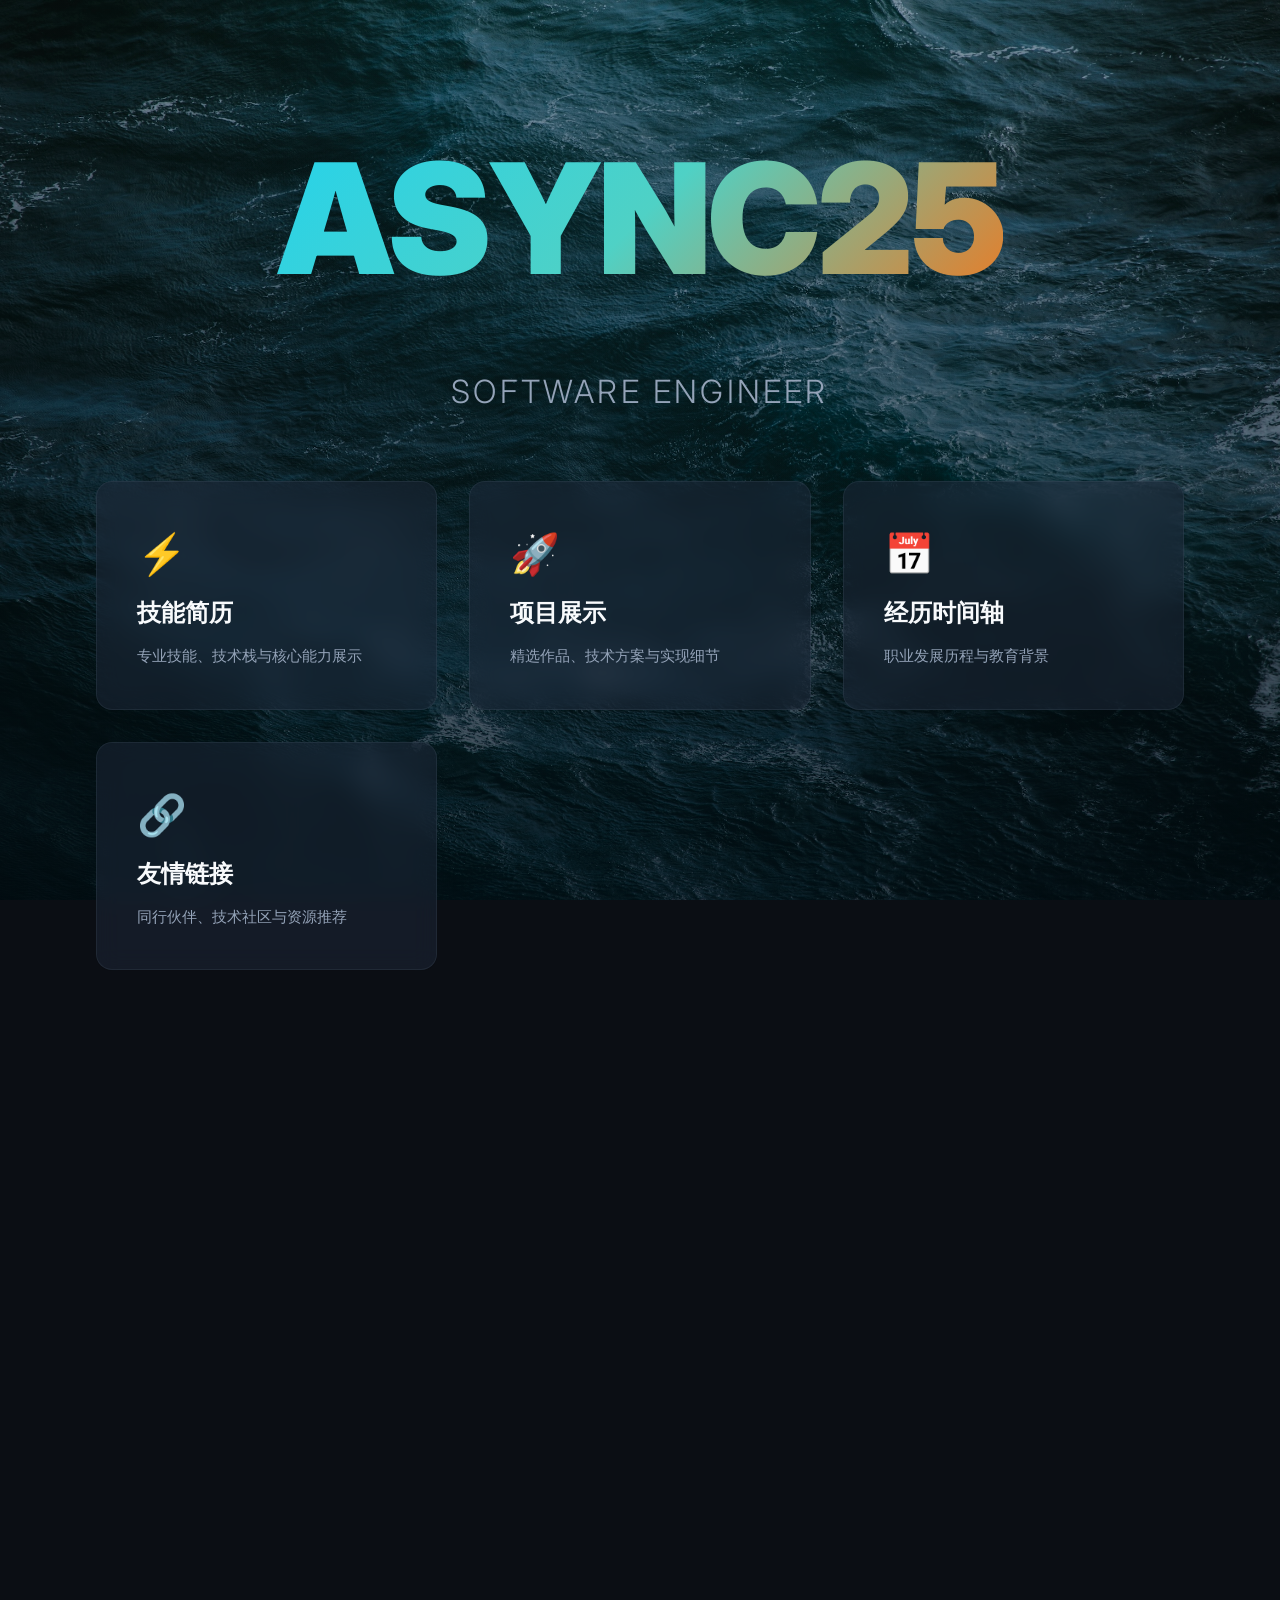
==== commit 67520727: "重构测试01" ====
--- a/index.html
+++ b/index.html
@@ -3,838 +3,211 @@
 <head>
     <meta charset="UTF-8">
     <meta name="viewport" content="width=device-width, initial-scale=1.0">
-    <title>泥嚎,我是Async25</title>
-    <style>
-        :root {
-            --text: #ffffff;
-            --text-secondary: rgba(255, 255, 255, 0.75);
-            --accent: #6bdfff;
-        }
-
-        * { margin:0; padding:0; box-sizing:border-box; }
-
-        /* ===== 背景图 + 遮罩 ===== */
-        body {
-            font-family: "Segoe UI", Arial, sans-serif;
-            background: url("https://bee-reg-ab.imagency.cn/p/1f77d3e4f14a1797d3783e8a220c2d1c.jpg") no-repeat center center fixed;
-            background-size: cover;
-            -webkit-background-size: cover;
-            color: var(--text);
-            line-height: 1.6;
-            min-height: 100vh;
-            display: flex;
-            flex-direction: column;
-            padding: 20px;
-            position: relative;
-        }
-        body::before {
-            content: "";
-            position: fixed;
-            top: 0; left: 0; right: 0; bottom: 0;
-            background: rgba(0, 0, 0, 0.5);
-            z-index: 0;
-            pointer-events: none;
-        }
-
-        /* ===== 三栏布局 ===== */
-        .layout {
-            position: relative;
-            z-index: 1;
-            display: grid;
-            grid-template-columns: 320px 1fr 240px;
-            gap: 24px;
-            width: 100%;
-            max-width: 1400px;
-            margin: 0 auto;
-            flex: 1;
-            align-items: start;
-        }
-
-        /* 左侧边栏 */
-        .sidebar {
-            position: sticky;
-            top: 20px;
-            max-height: calc(100vh - 40px);
-            overflow-y: auto;
-            border-radius: 20px;
-            text-align: center;
-            transition: transform 0.3s;
-            scrollbar-width: thin;
-            scrollbar-color: rgba(107, 223, 255, 0.3) transparent;
-        }
-        .sidebar::-webkit-scrollbar { width: 5px; }
-        .sidebar::-webkit-scrollbar-track { background: transparent; }
-        .sidebar::-webkit-scrollbar-thumb {
-            background: rgba(107, 223, 255, 0.3);
-            border-radius: 3px;
-        }
-        .avatar {
-            width: 110px;
-            height: 110px;
-            border-radius: 50%;
-            margin: 28px auto 10px;
-            object-fit: cover;
-            border: 4px solid var(--accent);
-            box-shadow: 0 4px 15px rgba(0,0,0,0.4);
-        }
-        h1 {
-            font-size: 24px;
-            margin: 10px 0;
-            color: var(--accent);
-            text-shadow: 0 2px 8px rgba(0,0,0,0.5);
-        }
-        .tagline {
-            color: var(--text-secondary);
-            font-size: 14px;
-            margin-bottom: 18px;
-            text-shadow: 0 1px 4px rgba(0,0,0,0.5);
-        }
-        .bio {
-            padding: 0 24px;
-            margin-bottom: 20px;
-            font-size: 14px;
-            color: var(--text-secondary);
-            text-shadow: 0 1px 4px rgba(0,0,0,0.5);
-        }
-        .links {
-            display: flex;
-            flex-wrap: wrap;
-            justify-content: center;
-            gap: 10px;
-            padding: 0 18px 28px;
-        }
-        .links a {
-            display: flex;
-            align-items: center;
-            gap: 6px;
-            padding: 8px 16px;
-            background: var(--accent);
-            color: white;
-            text-decoration: none;
-            border-radius: 50px;
-            font-size: 13px;
-            transition: all 0.3s;
-            box-shadow: 0 4px 12px rgba(0,0,0,0.3);
-        }
-        .links a:hover {
-            transform: scale(1.08);
-            box-shadow: 0 6px 20px rgba(107, 223, 255, 0.35);
-        }
-        .links a i { font-size: 16px; }
-
-        /* 中间栏 */
-        .feed {
-            display: flex;
-            flex-direction: column;
-            gap: 6px;
-            padding: 10px 0 40px;
-        }
-
-        .news-item {
-            display: block;
-            position: relative;
-            padding: 22px 28px;
-            cursor: pointer;
-            transition: all 0.25s;
-            border-left: 3px solid transparent;
-            border-radius: 0 16px 16px 0;
-            text-decoration: none;
-        }
-        .news-item::before {
-            content: "";
-            position: absolute;
-            left: 8px;
-            top: 28px;
-            width: 8px;
-            height: 8px;
-            border-radius: 50%;
-            background: rgba(255,255,255,0.25);
-            transition: all 0.25s;
-        }
-        .news-item:hover,
-        .news-item.active {
-            background: rgba(255, 255, 255, 0.05);
-            border-left-color: var(--accent);
-        }
-        .news-item:hover::before,
-        .news-item.active::before {
-            background: var(--accent);
-            box-shadow: 0 0 10px rgba(107, 223, 255, 0.6);
-        }
-        .news-item:hover {
-            transform: translateX(4px);
-        }
-        .news-item .news-title {
-            font-size: 18px;
-            font-weight: 600;
-            color: var(--text);
-            margin-bottom: 6px;
-            padding-left: 18px;
-            text-shadow: 0 1px 4px rgba(0,0,0,0.4);
-            transition: color 0.25s;
-        }
-        .news-item:hover .news-title,
-        .news-item.active .news-title {
-            color: var(--accent);
-        }
-        .news-item .news-summary {
-            font-size: 13px;
-            color: var(--text-secondary);
-            line-height: 1.7;
-            padding-left: 18px;
-            text-shadow: 0 1px 3px rgba(0,0,0,0.4);
-        }
-        .news-item .news-meta {
-            font-size: 11px;
-            color: rgba(255, 255, 255, 0.45);
-            margin-top: 10px;
-            padding-left: 18px;
-            letter-spacing: 0.5px;
-        }
-
-        /* 中间内容占位页 */
-        .page-content {
-            padding: 32px 36px;
-            border-radius: 20px;
-            background: rgba(0, 0, 0, 0.22);
-            border: 1px solid rgba(255, 255, 255, 0.10);
-            backdrop-filter: blur(10px);
-            min-height: 260px;
-        }
-        .page-content h2 {
-            font-size: 26px;
-            color: var(--accent);
-            margin-bottom: 14px;
-            text-shadow: 0 2px 8px rgba(0,0,0,0.4);
-        }
-        .page-content p {
-            font-size: 14px;
-            color: var(--text-secondary);
-            line-height: 1.8;
-            margin-bottom: 12px;
-        }
-        .page-content .back-link {
-            display: inline-flex;
-            align-items: center;
-            gap: 6px;
-            margin-top: 18px;
-            color: var(--accent);
-            text-decoration: none;
-            font-size: 13px;
-            transition: all 0.25s;
-        }
-        .page-content .back-link:hover {
-            color: #8ae8ff;
-            transform: translateX(-4px);
-        }
-        .page-content h3 {
-            font-size: 20px;
-            color: var(--text);
-            margin-bottom: 10px;
-            text-shadow: 0 1px 4px rgba(0,0,0,0.4);
-        }
-
-        /* 右侧预留区 */
-        .aside-right {
-            position: sticky;
-            top: 20px;
-            min-height: 120px;
-            border-radius: 20px;
-            background: rgba(255, 255, 255, 0.04);
-            border: 1px dashed rgba(255, 255, 255, 0.12);
-            overflow: hidden;
-        }
-        .aside-right p {
-            padding: 20px;
-            font-size: 14px;
-            color: var(--text);
-            line-height: 1.6;
-        }
-        .aside-right img {
-            display: block;
-            width: calc(100% - 40px);
-            margin: 0 20px 20px;
-            border-radius: 12px;
-        }
-
-        footer {
-            position: relative;
-            z-index: 1;
-            margin-top: 24px;
-            text-align: center;
-            font-size: 13px;
-            color: var(--text-secondary);
-            text-shadow: 0 1px 4px rgba(0,0,0,0.5);
-        }
-
-        @media (max-width: 1100px) {
-            .layout {
-                grid-template-columns: 280px 1fr;
-            }
-            .aside-right { display: none; }
-        }
-        @media (max-width: 760px) {
-            .layout {
-                grid-template-columns: 1fr;
-            }
-            .sidebar {
-                position: static;
-            }
-        }
-
-        /* ===== 左侧音乐组件 ===== */
-        .music-widget {
-            margin: 0 18px 24px;
-            padding: 18px;
-            border-radius: 18px;
-            background: rgba(0, 0, 0, 0.25);
-            border: 1px solid rgba(255, 255, 255, 0.12);
-            backdrop-filter: blur(10px);
-            text-align: left;
-            transition: all 0.3s;
-        }
-        .music-widget:hover {
-            border-color: rgba(107, 223, 255, 0.35);
-            box-shadow: 0 8px 24px rgba(0,0,0,0.25);
-        }
-        .music-header {
-            display: flex;
-            align-items: center;
-            gap: 12px;
-            margin-bottom: 14px;
-        }
-        .music-cover {
-            width: 48px;
-            height: 48px;
-            border-radius: 10px;
-            background: linear-gradient(135deg, rgba(107,223,255,0.35), rgba(107,223,255,0.08));
-            border: 1px solid rgba(107, 223, 255, 0.25);
-            display: flex;
-            align-items: center;
-            justify-content: center;
-            font-size: 20px;
-            color: var(--accent);
-            flex-shrink: 0;
-            position: relative;
-            overflow: hidden;
-        }
-        .music-cover::before {
-            content: "";
-            position: absolute;
-            inset: 0;
-            background: radial-gradient(circle at 30% 30%, rgba(255,255,255,0.15), transparent 60%);
-        }
-        .playing .music-cover i {
-            animation: musicPulse 1.2s ease-in-out infinite;
-        }
-        @keyframes musicPulse {
-            0%, 100% { transform: scale(1); opacity: 1; }
-            50% { transform: scale(1.15); opacity: 0.75; }
-        }
-        .music-info {
-            min-width: 0;
-        }
-        .music-label {
-            font-size: 11px;
-            color: rgba(255,255,255,0.5);
-            margin-bottom: 2px;
-        }
-        .music-title {
-            font-size: 13px;
-            color: var(--text);
-            white-space: nowrap;
-            overflow: hidden;
-            text-overflow: ellipsis;
-            max-width: 170px;
-        }
-        .music-controls {
-            display: flex;
-            align-items: center;
-            justify-content: space-between;
-            gap: 10px;
-            margin-bottom: 12px;
-        }
-        .music-controls .main-btns {
-            display: flex;
-            align-items: center;
-            gap: 10px;
-        }
-        .music-controls button {
-            border: none;
-            background: transparent;
-            color: var(--text);
-            cursor: pointer;
-            display: flex;
-            align-items: center;
-            justify-content: center;
-            transition: all 0.25s;
-            border-radius: 50%;
-        }
-        .music-controls button:hover {
-            color: var(--accent);
-            transform: scale(1.1);
-        }
-        .music-controls .btn-toggle {
-            width: 42px;
-            height: 42px;
-            background: var(--accent);
-            color: white;
-            font-size: 16px;
-            box-shadow: 0 4px 14px rgba(107, 223, 255, 0.35);
-        }
-        .music-controls .btn-toggle:hover {
-            background: #8ae8ff;
-            color: white;
-            transform: scale(1.08);
-        }
-        .music-controls .btn-sm {
-            width: 32px;
-            height: 32px;
-            font-size: 13px;
-            color: rgba(255,255,255,0.85);
-        }
-        .music-progress {
-            display: flex;
-            align-items: center;
-            gap: 8px;
-            margin-bottom: 10px;
-        }
-        .progress-bar {
-            flex: 1;
-            height: 4px;
-            border-radius: 2px;
-            background: rgba(255,255,255,0.15);
-            overflow: hidden;
-            cursor: pointer;
-        }
-        .progress-fill {
-            height: 100%;
-            width: 0%;
-            background: var(--accent);
-            border-radius: 2px;
-            transition: width 0.2s linear;
-            box-shadow: 0 0 8px rgba(107, 223, 255, 0.5);
-        }
-        .music-time {
-            font-size: 10px;
-            color: rgba(255,255,255,0.5);
-            font-variant-numeric: tabular-nums;
-        }
-        .music-vol {
-            display: flex;
-            align-items: center;
-            gap: 8px;
-        }
-        .music-vol i {
-            font-size: 12px;
-            color: rgba(255,255,255,0.6);
-            width: 14px;
-            text-align: center;
-        }
-        input[type=range].vol-slider {
-            -webkit-appearance: none;
-            appearance: none;
-            flex: 1;
-            height: 4px;
-            background: rgba(255,255,255,0.15);
-            border-radius: 2px;
-            outline: none;
-            cursor: pointer;
-        }
-        input[type=range].vol-slider::-webkit-slider-thumb {
-            -webkit-appearance: none;
-            appearance: none;
-            width: 12px;
-            height: 12px;
-            border-radius: 50%;
-            background: var(--accent);
-            box-shadow: 0 0 6px rgba(107, 223, 255, 0.6);
-            cursor: pointer;
-        }
-        input[type=range].vol-slider::-moz-range-thumb {
-            width: 12px;
-            height: 12px;
-            border-radius: 50%;
-            background: var(--accent);
-            box-shadow: 0 0 6px rgba(107, 223, 255, 0.6);
-            cursor: pointer;
-            border: none;
-        }
-    
-    </style>
-    <!-- 图标库 -->
-    <link rel="stylesheet" href="https://cdnjs.cloudflare.com/ajax/libs/font-awesome/6.5.0/css/all.min.css">
-
-<main class="layout">
-    <aside class="sidebar">
-        <img src="121482807.jpg" alt="头像" class="avatar">
-
-        <h1>Here , as Async25</h1>
-        <p class="tagline">端子开发 / 嵌入式攻城狮 / DREAMer(?</p>
-
-        <div class="bio">
-            这里是Async25，电子系学生<br>
-            Relax，nothing is in control
-        </div>
-
-        <div class="links">
-            <a href="https://github.com/Async25" target="_blank">
-                <i class="fab fa-github"></i> GitHub
-            </a>
-            <a href="https://space.bilibili.com/2141027128" target="_blank">
-                <i class="fab fa-bilibili"></i> B站
-            </a>
-            <a href="https://t.me/SanyueQi" target="_blank">
-                <i class="fab fa-telegram"></i> TG
-            </a>
-            <a href="mailto:gusaa187@gmail.com">
-                <i class="fas fa-envelope"></i> 邮件
-            </a>
-        </div>
-
-        <div class="music-widget" id="music-widget">
-            <div class="music-header">
-                <div class="music-cover"><i class="fas fa-music"></i></div>
-                <div class="music-info">
-                    <div class="music-label">正在播放</div>
-                    <div class="music-title" id="music-title">点击播放</div>
-                </div>
-            </div>
-            <div class="music-controls">
-                <div class="main-btns">
-                    <button class="btn-sm" id="music-prev" title="上一首"><i class="fas fa-backward"></i></button>
-                    <button class="btn-toggle" id="music-toggle" title="播放 / 暂停"><i class="fas fa-play"></i></button>
-                    <button class="btn-sm" id="music-next" title="下一首"><i class="fas fa-forward"></i></button>
-                </div>
-                <button class="btn-sm" id="music-mode" title="随机播放"><i class="fas fa-shuffle"></i></button>
-            </div>
-            <div class="music-progress">
-                <span class="music-time" id="current-time">0:00</span>
-                <div class="progress-bar" id="progress-bar"><div class="progress-fill" id="progress-fill"></div></div>
-                <span class="music-time" id="duration">0:00</span>
-            </div>
-            <div class="music-vol">
-                <i class="fas fa-volume-high" id="vol-icon"></i>
-                <input type="range" class="vol-slider" id="vol-slider" min="0" max="1" step="0.01" value="0.7">
-            </div>
-        </div>
-    </aside>
-
-    <section class="feed" id="feed">
-        <div id="feed-list">
-            <a class="news-item" href="#" data-page="projects">
-                <div class="news-title">技术栈</div>
-                <div class="news-summary">个人技能及未来兴趣方向</div>
-                <div class="news-meta">idea</div>
-            </a>
-
-            <a class="news-item" href="#" data-page="blog">
-                <div class="news-title">项目</div>
-                <div class="news-summary">主要项目记录</div>
-                <div class="news-meta">经历</div>
-            </a>
-
-            <a class="news-item" href="#" data-page="gallery">
-                <div class="news-title">图集</div>
-                <div class="news-summary">暂无内容</div>
-                <div class="news-meta">展示</div>
-            </a>
-
-            <a class="news-item" href="#" data-page="links">
-                <div class="news-title">友链</div>
-                <div class="news-summary">群贤毕至，高朋满座</div>
-                <div class="news-meta">推荐</div>
-            </a>
-
-            <a class="news-item" href="#" data-page="about">
-                <div class="news-title">关于</div>
-                <div class="news-summary">暂无内容</div>
-                <div class="news-meta">历史</div>
-            </a>
-        </div>
-
-        <section class="page-content" id="page-view" style="display: none;">
-            <h2 id="page-title"></h2>
-            <h3 id="page-subtitle"></h3>
-            <div id="page-body"></div>
-            <a class="back-link" href="#" id="back-home"><i class="fas fa-arrow-left"></i> 返回首页</a>
-        </section>
-    </section>
-
-    <aside class="aside-right">
-        <p>天才程序员belike:</p>
-        <img src="https://bee-reg-ab.imagency.cn/mr/5075/26/cd55e0e3c1dab921c6584d59d182d776.png" alt="123456">
-    </aside>
-</main>
-
-<footer>© 2026 Async25 | 能工智人制作 | V1.23</footer>
-
-<script>
-(function () {
-    var playlist = [
-        "https://cdn.jsdelivr.net/gh/Async25/Async25.github.io@main/DAMIDAMI(%E4%BC%B4%E5%A5%8F).m4a",
-        "https://cdn.jsdelivr.net/gh/Async25/Async25.github.io@main/%E5%A6%84%E6%83%B3%E8%89%B2%E5%BF%83%E8%B7%B3.m4a",
-        "https://cdn.jsdelivr.net/gh/Async25/Async25.github.io@main/%E4%B8%8D%E8%99%9A%E6%AD%A4%E8%A1%8C.m4a",
-        "https://cdn.jsdelivr.net/gh/Async25/Async25.github.io@main/%E5%86%8D%E5%BA%A6%E5%92%8C%E4%BD%A0.m4a",
-        "https://cdn.jsdelivr.net/gh/Async25/Async25.github.io@main/%E5%B1%B1%E9%9B%80.m4a",
-        "https://cdn.jsdelivr.net/gh/Async25/Async25.github.io@main/DAMIDAMI.m4a",
-        "https://cdn.jsdelivr.net/gh/Async25/Async25.github.io@main/You%e2%80%99re+Not+Supposed+to+Be+Here.m4a",
-        "https://cdn.jsdelivr.net/gh/Async25/Async25.github.io@main/%e6%9d%b1%e5%8d%97%e8%8b%a6%e8%a1%8c%e5%b1%b1.m4a", 
-        "https://cdn.jsdelivr.net/gh/Async25/Async25.github.io@main/%e6%b2%b3%e5%8c%97%e5%a2%a8%e9%ba%92%e9%ba%9f.m4a",
-        "https://cdn.jsdelivr.net/gh/Async25/Async25.github.io@main/%e6%8f%aa%e5%bf%83%e7%9a%84%e7%8e%a9%e7%ac%91%e4%b8%8e%e6%bc%ab%e9%95%bf%e7%9a%84%e7%99%bd%e6%97%a5%e6%a2%a6.m4a",
-        "https://cdn.jsdelivr.net/gh/Async25/Async25.github.io@main/%e5%87%9d%e5%9b%ba%e7%9a%84%e6%b5%aa%e8%8a%b1.m4a",
-        "https://cdn.jsdelivr.net/gh/Async25/Async25.github.io@main/%e5%b8%b7%e5%b9%95%e8%a7%86%e7%aa%97.m4a",
-        "https://cdn.jsdelivr.net/gh/Async25/Async25.github.io@main/%e4%b8%ba%e5%be%80%e6%98%94%e8%80%8c%e8%a1%8c.m4a",
-    ];
-    var audio = new Audio();
-    audio.volume = 0.7;
-    var queue = [];
-    var qi = 0;
-    var history = [];
-    var playing = false;
-
-    var widget = document.getElementById("music-widget");
-    var titleEl = document.getElementById("music-title");
-    var toggleBtn = document.getElementById("music-toggle");
-    var toggleIcon = toggleBtn.querySelector("i");
-    var volSlider = document.getElementById("vol-slider");
-    var volIcon  = document.getElementById("vol-icon");
-    var progressBar = document.getElementById("progress-bar");
-    var progressFill = document.getElementById("progress-fill");
-    var currentTimeEl = document.getElementById("current-time");
-    var durationEl = document.getElementById("duration");
-
-    function shuffle(arr) {
-        var r = arr.slice();
-        for (var i = r.length - 1; i > 0; i--) {
-            var j = Math.floor(Math.random() * (i + 1));
-            var t = r[i]; r[i] = r[j]; r[j] = t;
-        }
-        return r;
-    }
-
-    function baseName(src) {
-        try {
-            var url = new URL(src);
-            var name = url.pathname.split('/').pop();
-            name = decodeURIComponent(name);
-            return name.replace(/\.m4a$/i, "");
-        } catch (e) {
-            return src.replace(/\.m4a$/i, "");
-        }
-    }
-
-    function formatTime(t) {
-        if (!isFinite(t)) return "0:00";
-        var m = Math.floor(t / 60);
-        var s = Math.floor(t % 60);
-        return m + ":" + (s < 10 ? "0" + s : s);
-    }
-
-    function updatePlayState(isPlaying) {
-        playing = isPlaying;
-        if (playing) {
-            widget.classList.add("playing");
-            toggleIcon.className = "fas fa-pause";
-        } else {
-            widget.classList.remove("playing");
-            toggleIcon.className = "fas fa-play";
-        }
-    }
-
-    function playSrc(src) {
-        audio.src = src;
-        audio.play().then(function () {
-            updatePlayState(true);
-            titleEl.textContent = baseName(src);
-        }).catch(function () {
-            updatePlayState(false);
-        });
-    }
-
-    function playNext() {
-        history.push(queue[qi - 1]);
-        if (qi >= queue.length) {
-            queue = shuffle(playlist);
-            qi = 0;
-        }
-        playSrc(queue[qi++]);
-    }
-
-    function playPrev() {
-        if (history.length > 0) {
-            var prev = history.pop();
-            playSrc(prev);
-        }
-    }
-
-    function updateVolIcon(v) {
-        volIcon.className = "fas " + (v === 0 ? "fa-volume-xmark" : v < 0.35 ? "fa-volume-low" : "fa-volume-high");
-    }
-
-    audio.addEventListener("ended", playNext);
-
-    audio.addEventListener("timeupdate", function () {
-        if (audio.duration) {
-            progressFill.style.width = (audio.currentTime / audio.duration * 100) + "%";
-        }
-        currentTimeEl.textContent = formatTime(audio.currentTime);
-    });
-
-    audio.addEventListener("loadedmetadata", function () {
-        durationEl.textContent = formatTime(audio.duration);
-    });
-
-    toggleBtn.addEventListener("click", function () {
-        if (playing) {
-            audio.pause();
-            updatePlayState(false);
-        } else {
-            if (!audio.src) {
-                if (queue.length === 0) {
-                    queue = shuffle(playlist);
-                    qi = 0;
-                }
-                playSrc(queue[qi++]);
-            } else {
-                audio.play();
-                updatePlayState(true);
-            }
-        }
-    });
-
-    document.getElementById("music-next").addEventListener("click", playNext);
-    document.getElementById("music-prev").addEventListener("click", playPrev);
-
-    progressBar.addEventListener("click", function (e) {
-        if (!audio.duration) return;
-        var rect = progressBar.getBoundingClientRect();
-        var ratio = (e.clientX - rect.left) / rect.width;
-        audio.currentTime = ratio * audio.duration;
-    });
-
-    volSlider.addEventListener("input", function () {
-        var v = parseFloat(volSlider.value);
-        audio.volume = v;
-        updateVolIcon(v);
-    });
-})();
-</script>
-
-<script>
-(function () {
-    var feedList = document.getElementById("feed-list");
-    var pageView = document.getElementById("page-view");
-    var pageTitle = document.getElementById("page-title");
-    var pageSubtitle = document.getElementById("page-subtitle");
-    var pageBody = document.getElementById("page-body");
-    var backHome = document.getElementById("back-home");
-    var items = document.querySelectorAll(".news-item");
-
-    var pages = {
-        projects: [{ title: "Software", 
-                     body: ["· RK，Jetson，Raspberry Pi；STM32、MSPM0，ESP32", 
-                            "· PWM，TIM，ADC，UART，SPI，I2C；PID、Kalman Filter；", 
-                            "· CUDA-OpenCV，YOLO；C，Cpp，Python",
-                            "· Hermes，Codex，Trae"] },
-                   { title: "Hardware", 
-                     body: ["· JLC-EDA for double layer PCB design；Oldering iron，Reflow Soldering；Multimeter，Logic analyzer", 
-                            "· SketchUp、SolidWorks for 3D printing"] },
-                   { title: "Future Plan", 
-                     body: ["· FreeRTOS， FPGA，4~6layer/high-speed PCB design，BGA/QFN soldering，ROS2",]
-                   }],
-        blog:     [{ title: "| 车载平衡滚球运动控制系统 (2026全国大学生电子设计竞赛 H题) 参赛项目", 
-                     body: ["· 负责部分: PCB扩展板设计，小车控制、滚球控制、视觉识别代码部分", 
-                           "· 核心技术: 2层PCB设计，双环/串级PID，梯形加减速，大津法", 
-                           "· 详细介绍: <br>视觉主控采用瑞芯微RK3576，配合全局快门USB摄像头，避免钢球快速滚动产生的形变。通过固定曝光和大津法二值化，减少变化和不均匀的环境光影响，利用动态ROI区域进一步提升性能。尝试传统“闭运算修复+圆度拟合”的识别思路时遇到钢球反光严重问题，随后改为直接提取不与边界粘连的最大连通区作外接矩形，保持120fps性能同时识别准度极佳<br>小车主控为TI-MSPM0G3507，使用AT8236驱动两路编码器减速电机，驱动电流和加减速性能较传统TB6612更优。通过权值法处理八路灰度传感器获得连续误差值，利用“速度+误差”双环PID进行控制，题目循迹部分均获满分<br>步进电机主控选用STM32F407VET6，使用TMC2209开环驱动42步进电机，理论旋转精度达0.007度。通过串口接收上位机发送的实际水管倾角与钢球距目标偏差，使用串级PID计算目标水管倾角与电机转速设定，并结合梯形加减速算法避免丢步影响"]},
-                   { title: "| 简易自行瞄准装置 (2025全国大学生电子设计竞赛 E题) 赛后复刻", 
-                     body: ["· 负责部分: 全栈复刻", 
-                           "· 核心技术: 云台结构设计，前馈控制，共轴光路，逆透视变换", 
-                           "· 详细介绍: <br>云台部分使用瑞芯微RK3576作上位机，结合长焦镜头，将闭运算后提取的轮廓经过面积过滤、顶点个数、夹角计算、边长比例筛选、平行度检测，实现复杂背景下的目标矩形框准确识别；随后使用逆透视变换计算精确标靶中心点位，较对角线交点法更靠近物理中心位置。<br>云台下位机使用STM32F407VET6，将x、y两个方向上的像素误差作为外环PID控制输入，结合ICM42688陀螺仪的Yaw角反馈作内环PID，辅助云台与底盘解耦。<br>云台结构使用过孔导电滑环，通过长轴步进电机的同时保证旋转电气连接，激光头通过分光片与摄像头中心实现光路共轴，完全消除不同距离下的激光照射位置误差。<br>底盘主控为TI-MSPM0G3507，转向时切换MPU6050陀螺仪Yaw角积分作为PID输入，保证转向过程平缓稳定。"] },
-                   { title: "| RS485转Wi-Fi/4G双模工业边缘网关 企业项目",
-                     body: ["· 负责部分: 边缘终端设备全栈设计",
-                          "· 核心技术: --",
-                          "· 详细介绍: --"]
-                   }],
-        gallery:  [{ title: "施工中", body: ["123456", "123456", "123456"] },
-                   { title: "施工中", body: ["123456", "123456", "123456"] }],
-        links:    [{ title: "ByteMind", body: ["<p><a href=\"https://github.com/1024XEngineer/bytemind\">面向真实代码仓库的终端原生 AI Coding Agent</a>", ""] },
-                   { title: "996.ICU", body: ["<p><a href=\"https://996.icu/#/zh_CN\">工作 996，生病 ICU</a>", ""] },
-                   { title: "Hermes", body: ["<p><a href=\"https://github.com/NousResearch/hermes-agent\">my favourite agent</a>", ""] }],   
-        about:    [{ title: "施工中", body: ["123456", "123456", "123456"] },
-                   { title: "施工中", body: ["123456", "123456", "123456"] }]
-    };
-
-    function showHome() {
-        pageView.style.display = "none";
-        feedList.style.display = "block";
-        items.forEach(function (item) { item.classList.remove("active"); });
-        document.title = "page-Async25";
-    }
-
-    function showPage(pageId) {
-        var item = document.querySelector('.news-item[data-page="' + pageId + '"]');
-        var title = item ? item.querySelector(".news-title").textContent : pageId;
-        var sections = pages[pageId] || [{ title: "123456", body: ["123456"] }];
-
-        feedList.style.display = "none";
-        pageTitle.textContent = title;
-
-        // 用 h3 输出每个小节标题，下面紧跟该小节的正文段落
-        pageBody.innerHTML = sections.map(function (sec) {
-            return "<h3>" + sec.title + "</h3>" +
-                sec.body.map(function (line) { return "<p>" + line + "</p>"; }).join("");
-        }).join("");
-
-        pageView.style.display = "block";
-        document.title = title + " | Async25";
-    }
-
-    items.forEach(function (item) {
-        item.addEventListener("click", function (e) {
-            e.preventDefault();
-            showPage(item.getAttribute("data-page"));
-        });
-    });
-
-    backHome.addEventListener("click", function (e) {
-        e.preventDefault();
-        showHome();
-    });
-})();
-</script>
-
-<script>
-(function () {
-    var intro = document.getElementById("intro-screen");
-    var body = document.body;
-    var leaving = false;
-    var reducedMotion = window.matchMedia("(prefers-reduced-motion: reduce)").matches;
-
-    function dismissIntro(skipAnimation) {
-        if (leaving) return;
-        leaving = true;
-        intro.classList.toggle("is-skipped", !!skipAnimation);
-        intro.classList.add("is-leaving");
-        window.setTimeout(function () {
-            intro.remove();
-            body.classList.remove("intro-active");
-        }, skipAnimation || reducedMotion ? 50 : 850);
-    }
-
-    intro.addEventListener("click", function () { dismissIntro(true); });
-    intro.addEventListener("keydown", function (event) {
-        if (event.key === "Enter" || event.key === "Escape" || event.key === " ") {
-            event.preventDefault();
-            dismissIntro(true);
-        }
-    });
-
-    window.setTimeout(function () {
-        dismissIntro(false);
-    }, reducedMotion ? 100 : 7150);
-})();
-</script>
-
+    <title>Async25 - Portfolio</title>
+    <link rel="preconnect" href="https://fonts.googleapis.com">
+    <link rel="preconnect" href="https://fonts.gstatic.com" crossorigin>
+    <link href="https://fonts.googleapis.com/css2?family=Inter:wght@300;400;500;600;700;900&family=JetBrains+Mono:wght@400;500&display=swap" rel="stylesheet">
+    <link rel="stylesheet" href="css/main.css">
+    <link rel="stylesheet" href="css/pages.css">
+</head>
+<body>
+    <!-- Loading Overlay -->
+    <div class="loading-overlay">
+        <div class="loading-spinner"></div>
+    </div>
+
+    <!-- Static Circuit Background -->
+    <div class="background-circuit"></div>
+
+    <!-- Main Navigation (Hidden on home page, shown on sub-pages) -->
+    <nav class="main-nav">
+        <a href="#home" class="nav-link" data-page="home">首页</a>
+        <a href="#skills" class="nav-link" data-page="skills">技能</a>
+        <a href="#projects" class="nav-link" data-page="projects">项目</a>
+        <a href="#experience" class="nav-link" data-page="experience">经历</a>
+        <a href="#links" class="nav-link" data-page="links">友链</a>
+    </nav>
+
+    <!-- Content Wrapper -->
+    <div class="content-wrapper">
+        <!-- Home Page -->
+        <div id="page-home" class="page active">
+            <section class="hero-section">
+                <div class="hero-title-group">
+                    <h1 class="hero-title">ASYNC25</h1>
+                    <p class="hero-subtitle">SOFTWARE ENGINEER</p>
+                </div>
+
+                <!-- Navigation Cards -->
+                <div class="nav-cards-grid">
+                    <a href="#skills" class="nav-card" data-page="skills">
+                        <div class="nav-card-icon">⚡</div>
+                        <h3 class="nav-card-title">技能简历</h3>
+                        <p class="nav-card-description">专业技能、技术栈与核心能力展示</p>
+                    </a>
+
+                    <a href="#projects" class="nav-card" data-page="projects">
+                        <div class="nav-card-icon">🚀</div>
+                        <h3 class="nav-card-title">项目展示</h3>
+                        <p class="nav-card-description">精选作品、技术方案与实现细节</p>
+                    </a>
+
+                    <a href="#experience" class="nav-card" data-page="experience">
+                        <div class="nav-card-icon">📅</div>
+                        <h3 class="nav-card-title">经历时间轴</h3>
+                        <p class="nav-card-description">职业发展历程与教育背景</p>
+                    </a>
+
+                    <a href="#links" class="nav-card" data-page="links">
+                        <div class="nav-card-icon">🔗</div>
+                        <h3 class="nav-card-title">友情链接</h3>
+                        <p class="nav-card-description">同行伙伴、技术社区与资源推荐</p>
+                    </a>
+                </div>
+
+                <!-- GitHub Heatmap 3D -->
+                <div class="github-heatmap-3d">
+                    <div class="heatmap-header">
+                        <h2 class="heatmap-title">GitHub 贡献热力图</h2>
+                        <p class="heatmap-subtitle">过去一年的代码提交活跃度</p>
+                    </div>
+                    <div class="heatmap-container">
+                        <canvas id="heatmap-canvas"></canvas>
+                    </div>
+                </div>
+            </section>
+        </div>
+
+        <!-- Skills Page -->
+        <div id="page-skills" class="page">
+            <div class="page-container">
+                <div class="page-header">
+                    <h1 class="page-title">技能简历</h1>
+                    <p class="page-subtitle">专业技能与技术栈</p>
+                </div>
+
+                <div class="skills-grid">
+                    <!-- Skill cards will be generated by JS -->
+                </div>
+            </div>
+        </div>
+
+        <!-- Projects Page -->
+        <div id="page-projects" class="page">
+            <div class="page-container">
+                <div class="page-header">
+                    <h1 class="page-title">项目展示</h1>
+                    <p class="page-subtitle">精选作品与技术实现</p>
+                </div>
+
+                <div class="projects-grid">
+                    <!-- Project cards will be generated by JS -->
+                </div>
+            </div>
+        </div>
+
+        <!-- Project Detail Page -->
+        <div id="page-project-detail" class="page">
+            <div class="page-container project-detail-container">
+                <a href="#projects" class="project-detail-back">← 返回项目</a>
+                <div class="project-detail-hero">
+                    <img id="project-detail-image" class="project-detail-image" src="example.jpg" alt="项目预览">
+                    <div class="project-detail-heading">
+                        <p class="project-detail-kicker">PROJECT CASE STUDY</p>
+                        <h1 id="project-detail-title" class="page-title">项目详情</h1>
+                        <p id="project-detail-tech" class="project-detail-techline"></p>
+                    </div>
+                </div>
+                <div class="project-detail-body">
+                    <p id="project-detail-description" class="project-detail-description"></p>
+                    <div id="project-detail-content" class="project-detail-copy"></div>
+                </div>
+            </div>
+        </div>
+
+        <!-- Experience Page -->
+        <div id="page-experience" class="page">
+            <div class="page-container">
+                <div class="page-header">
+                    <h1 class="page-title">经历时间轴</h1>
+                    <p class="page-subtitle">职业发展与教育背景</p>
+                </div>
+
+                <div class="experience-timeline">
+                    <!-- Timeline items will be generated by JS -->
+                </div>
+            </div>
+        </div>
+
+        <!-- Links Page -->
+        <div id="page-links" class="page">
+            <div class="page-container">
+                <div class="page-header">
+                    <h1 class="page-title">友情链接</h1>
+                    <p class="page-subtitle">同行伙伴与技术社区</p>
+                </div>
+
+                <div class="links-grid">
+                    <!-- Link cards will be generated by JS -->
+                </div>
+            </div>
+        </div>
+    </div>
+
+    <!-- Music Player -->
+    <div class="music-player">
+        <div class="player-track-info">
+            <div class="player-album-art" id="album-art">A</div>
+            <div class="player-text">
+                <div class="player-title" id="track-title">加载中...</div>
+                <div class="player-artist" id="track-artist">Async25</div>
+            </div>
+        </div>
+
+        <div class="player-visualizer">
+            <canvas id="audio-visualizer"></canvas>
+        </div>
+
+        <div class="player-progress">
+            <div class="progress-bar" id="progress-bar" role="slider" tabindex="0" aria-label="播放进度" aria-valuemin="0" aria-valuemax="100" aria-valuenow="0" aria-valuetext="0:00 / 0:00">
+                <div class="progress-fill" id="progress-fill"></div>
+            </div>
+            <div class="progress-time">
+                <span id="current-time">0:00</span>
+                <span id="total-time">0:00</span>
+            </div>
+        </div>
+
+        <div class="player-controls">
+            <button class="player-button" id="prev-button" aria-label="上一首">⏮</button>
+            <button class="player-button play-pause" id="play-pause-button" aria-label="播放">▶</button>
+            <button class="player-button" id="next-button" aria-label="下一首">⏭</button>
+        </div>
+
+        <div class="player-volume" aria-label="音量控制">
+            <button class="volume-mute-button" id="volume-mute-button" type="button" aria-label="静音">🔊</button>
+            <input id="volume-slider" class="volume-slider" type="range" min="0" max="100" value="100" aria-label="音量" aria-valuetext="100%">
+            <span id="volume-value" class="volume-value">100%</span>
+        </div>
+
+        <div class="player-playlist-toggle" id="playlist-toggle">
+            播放列表 ▼
+        </div>
+
+        <div class="player-playlist" id="player-playlist">
+            <!-- Playlist items will be generated by JS -->
+        </div>
+    </div>
+
+    <!-- Scripts -->
+    <script src="js/heatmap3d.js"></script>
+    <script src="js/music-player.js"></script>
+    <script src="js/navigation.js"></script>
+    <script src="js/skills.js"></script>
+    <script src="js/projects.js"></script>
+    <script src="js/experience.js"></script>
+    <script src="js/links.js"></script>
+    <script src="js/transitions.js"></script>
+    <script src="js/main.js"></script>
 </body>
 </html>
--- a/css/main.css
+++ b/css/main.css
@@ -0,0 +1,682 @@
+/* Main Stylesheet - Circuit Board Theme */
+:root {
+    /* Colors */
+    --bg-deep: #0B0E14;
+    --bg-dark: #0F172A;
+    --bg-slate: #1E293B;
+    --bg-card: #1E293B;
+    
+    --text-primary: #F8FAFC;
+    --text-secondary: #94A3B8;
+    --text-muted: #64748B;
+    
+    --accent-cyan: #22D3EE;
+    --accent-teal: #4FD1C5;
+    --accent-orange: #F97316;
+    --accent-brass: #C9A24B;
+    
+    --border-subtle: rgba(148, 163, 184, 0.1);
+    --border-accent: rgba(34, 211, 238, 0.3);
+    
+    /* Transitions */
+    --transition-fast: 150ms cubic-bezier(0.4, 0, 0.2, 1);
+    --transition-base: 300ms cubic-bezier(0.4, 0, 0.2, 1);
+    --transition-slow: 500ms cubic-bezier(0.4, 0, 0.2, 1);
+    --transition-smooth: 700ms cubic-bezier(0.16, 1, 0.3, 1);
+}
+
+* {
+    margin: 0;
+    padding: 0;
+    box-sizing: border-box;
+}
+
+body {
+    font-family: 'Inter', -apple-system, BlinkMacSystemFont, 'Segoe UI', sans-serif;
+    background: var(--bg-deep);
+    color: var(--text-primary);
+    line-height: 1.6;
+    overflow-x: hidden;
+    min-height: 100vh;
+}
+
+/* Static Circuit Background */
+.background-circuit {
+    position: fixed;
+    top: 0;
+    left: 0;
+    width: 100%;
+    height: 100%;
+    z-index: 0;
+    background-image: url('circuit-bg.svg');
+    background-size: cover;
+    background-position: center;
+    background-repeat: no-repeat;
+}
+
+/* Loading Overlay */
+.loading-overlay {
+    position: fixed;
+    top: 0;
+    left: 0;
+    width: 100%;
+    height: 100%;
+    background: var(--bg-deep);
+    z-index: 10000;
+    display: flex;
+    align-items: center;
+    justify-content: center;
+    transition: opacity var(--transition-slow), visibility var(--transition-slow);
+}
+
+.loading-overlay.hidden {
+    opacity: 0;
+    visibility: hidden;
+    pointer-events: none;
+}
+
+.loading-spinner {
+    width: 60px;
+    height: 60px;
+    border: 3px solid var(--border-subtle);
+    border-top-color: var(--accent-cyan);
+    border-radius: 50%;
+    animation: spin 1s linear infinite;
+}
+
+@keyframes spin {
+    to { transform: rotate(360deg); }
+}
+
+/* Content Wrapper */
+.content-wrapper {
+    position: relative;
+    z-index: 1;
+    min-height: 100vh;
+    padding: 2rem;
+}
+
+/* Main Navigation - Top right for sub-pages */
+.main-nav {
+    position: fixed;
+    top: 2rem;
+    right: 2rem;
+    z-index: 100;
+    display: flex;
+    gap: 0.5rem;
+}
+
+.nav-link {
+    padding: 0.75rem 1.5rem;
+    background: rgba(30, 41, 59, 0.7);
+    backdrop-filter: blur(12px);
+    border: 1px solid var(--border-subtle);
+    border-radius: 8px;
+    color: var(--text-secondary);
+    text-decoration: none;
+    font-size: 0.875rem;
+    font-weight: 500;
+    transition: all var(--transition-base);
+    cursor: pointer;
+}
+
+.nav-link:hover {
+    background: rgba(34, 211, 238, 0.1);
+    border-color: var(--accent-cyan);
+    color: var(--accent-cyan);
+    transform: translateY(-2px);
+}
+
+.nav-link.active {
+    background: rgba(34, 211, 238, 0.15);
+    border-color: var(--accent-cyan);
+    color: var(--accent-cyan);
+}
+
+/* Page Container */
+.page {
+    opacity: 0;
+    visibility: hidden;
+    position: absolute;
+    top: 0;
+    left: 0;
+    width: 100%;
+    transition: opacity var(--transition-smooth), visibility var(--transition-smooth);
+}
+
+.page.active {
+    opacity: 1;
+    visibility: visible;
+    position: relative;
+}
+
+/* Hero Section - Home */
+.hero-section {
+    min-height: 100vh;
+    display: flex;
+    flex-direction: column;
+    align-items: center;
+    justify-content: center;
+    padding: 4rem 2rem;
+    gap: 4rem;
+}
+
+.hero-title-group {
+    text-align: center;
+}
+
+.hero-title {
+    font-size: clamp(4rem, 12vw, 10rem);
+    font-weight: 900;
+    letter-spacing: -0.02em;
+    background: linear-gradient(135deg, var(--accent-cyan), var(--accent-teal), var(--accent-orange));
+    -webkit-background-clip: text;
+    -webkit-text-fill-color: transparent;
+    background-clip: text;
+    margin-bottom: 1rem;
+    text-transform: uppercase;
+    font-family: 'Inter', sans-serif;
+}
+
+.hero-subtitle {
+    font-size: clamp(1.25rem, 3vw, 2rem);
+    color: var(--text-secondary);
+    font-weight: 300;
+    letter-spacing: 0.1em;
+}
+
+/* Navigation Cards on Home Page */
+.nav-cards-grid {
+    display: grid;
+    grid-template-columns: repeat(auto-fit, minmax(280px, 1fr));
+    gap: 2rem;
+    max-width: 1200px;
+    width: 100%;
+    margin: 0 auto;
+    padding: 0 2rem;
+}
+
+.nav-card {
+    position: relative;
+    padding: 2.5rem;
+    background: rgba(30, 41, 59, 0.5);
+    backdrop-filter: blur(12px);
+    border: 1px solid var(--border-subtle);
+    border-radius: 16px;
+    cursor: pointer;
+    text-decoration: none;
+    color: inherit;
+    transition: all var(--transition-smooth);
+    overflow: hidden;
+}
+
+.nav-card::before {
+    content: '';
+    position: absolute;
+    top: 0;
+    left: 0;
+    right: 0;
+    height: 2px;
+    background: linear-gradient(90deg, var(--accent-cyan), var(--accent-teal));
+    transform: scaleX(0);
+    transform-origin: left;
+    transition: transform var(--transition-smooth);
+}
+
+.nav-card:hover::before {
+    transform: scaleX(1);
+}
+
+.nav-card:hover {
+    transform: translateY(-8px);
+    border-color: var(--accent-cyan);
+    background: rgba(30, 41, 59, 0.7);
+    box-shadow: 0 20px 40px rgba(34, 211, 238, 0.2);
+}
+
+.nav-card-icon {
+    width: 48px;
+    height: 48px;
+    margin-bottom: 1.5rem;
+    color: var(--accent-cyan);
+    font-size: 2.5rem;
+}
+
+.nav-card-title {
+    font-size: 1.5rem;
+    font-weight: 700;
+    margin-bottom: 0.75rem;
+    color: var(--text-primary);
+}
+
+.nav-card-description {
+    font-size: 0.95rem;
+    color: var(--text-secondary);
+    line-height: 1.6;
+}
+
+/* GitHub Heatmap Container */
+.github-heatmap-3d {
+    width: 100%;
+    max-width: 1000px;
+    margin: 0 auto;
+}
+
+.heatmap-header {
+    text-align: center;
+    margin-bottom: 2rem;
+}
+
+.heatmap-title {
+    font-size: 2rem;
+    font-weight: 700;
+    color: var(--text-primary);
+    margin-bottom: 0.5rem;
+}
+
+.heatmap-subtitle {
+    font-size: 1rem;
+    color: var(--text-secondary);
+}
+
+.heatmap-container {
+    background: rgba(30, 41, 59, 0.5);
+    backdrop-filter: blur(12px);
+    border: 1px solid var(--border-subtle);
+    border-radius: 16px;
+    padding: 2rem;
+}
+
+#heatmap-canvas {
+    width: 100%;
+    height: 400px;
+    display: block;
+}
+
+/* Music Player */
+.music-player {
+    position: fixed;
+    bottom: 2rem;
+    right: 2rem;
+    width: 360px;
+    background: rgba(30, 41, 59, 0.8);
+    backdrop-filter: blur(16px);
+    border: 1px solid var(--border-subtle);
+    border-radius: 16px;
+    padding: 1.5rem;
+    z-index: 1000;
+    box-shadow: 0 8px 32px rgba(0, 0, 0, 0.3);
+}
+
+.player-track-info {
+    display: flex;
+    gap: 1rem;
+    margin-bottom: 1rem;
+}
+
+.player-album-art {
+    width: 60px;
+    height: 60px;
+    border-radius: 8px;
+    background: linear-gradient(135deg, var(--accent-cyan), var(--accent-teal));
+    display: flex;
+    align-items: center;
+    justify-content: center;
+    font-size: 1.5rem;
+    color: var(--bg-deep);
+    font-weight: 700;
+    flex-shrink: 0;
+    animation: rotate 10s linear infinite paused;
+}
+
+.player-album-art.playing {
+    animation-play-state: running;
+}
+
+@keyframes rotate {
+    from { transform: rotate(0deg); }
+    to { transform: rotate(360deg); }
+}
+
+.player-text {
+    flex: 1;
+    min-width: 0;
+}
+
+.player-title {
+    font-weight: 600;
+    font-size: 1rem;
+    color: var(--text-primary);
+    white-space: nowrap;
+    overflow: hidden;
+    text-overflow: ellipsis;
+    margin-bottom: 0.25rem;
+}
+
+.player-artist {
+    font-size: 0.875rem;
+    color: var(--text-secondary);
+}
+
+/* Audio Visualizer */
+.player-visualizer {
+    margin: 1rem 0;
+    height: 60px;
+    background: rgba(15, 23, 42, 0.5);
+    border-radius: 8px;
+    overflow: hidden;
+}
+
+#audio-visualizer {
+    width: 100%;
+    height: 100%;
+    display: block;
+}
+
+/* Progress Bar */
+.player-progress {
+    margin: 1rem 0;
+}
+
+.progress-bar {
+    width: 100%;
+    height: 8px;
+    background: rgba(148, 163, 184, 0.2);
+    border-radius: 999px;
+    cursor: pointer;
+    position: relative;
+    overflow: hidden;
+    touch-action: none;
+    outline: none;
+}
+
+.progress-bar:focus-visible {
+    box-shadow: 0 0 0 3px rgba(34, 211, 238, 0.35);
+}
+
+.progress-fill {
+    height: 100%;
+    width: 0;
+    background: linear-gradient(90deg, var(--accent-cyan), var(--accent-teal));
+    border-radius: inherit;
+    transition: width 0.1s linear;
+    pointer-events: none;
+}
+
+.player-volume {
+    display: flex;
+    align-items: center;
+    justify-content: center;
+    gap: 0.65rem;
+    margin: 0.6rem auto 0;
+    max-width: 250px;
+    color: var(--text-secondary);
+}
+
+.volume-mute-button {
+    display: inline-flex;
+    align-items: center;
+    justify-content: center;
+    width: 30px;
+    height: 30px;
+    padding: 0;
+    border: 0;
+    border-radius: 50%;
+    background: transparent;
+    color: var(--text-secondary);
+    font-size: 1rem;
+    cursor: pointer;
+}
+
+.volume-mute-button:hover,
+.volume-mute-button:focus-visible {
+    color: var(--accent-cyan);
+    outline: none;
+}
+
+.volume-slider {
+    flex: 1;
+    min-width: 90px;
+    height: 6px;
+    appearance: none;
+    border-radius: 999px;
+    background: linear-gradient(to right, var(--accent-cyan) 0 var(--volume-level, 100%), rgba(148, 163, 184, 0.25) var(--volume-level, 100%) 100%);
+    cursor: pointer;
+}
+
+.volume-slider::-webkit-slider-thumb {
+    appearance: none;
+    width: 14px;
+    height: 14px;
+    border-radius: 50%;
+    background: var(--accent-cyan);
+    border: 2px solid var(--bg-deep);
+    box-shadow: 0 0 0 2px rgba(34, 211, 238, 0.2);
+}
+
+.volume-slider::-moz-range-thumb {
+    width: 12px;
+    height: 12px;
+    border-radius: 50%;
+    background: var(--accent-cyan);
+    border: 2px solid var(--bg-deep);
+}
+
+.volume-slider:focus-visible {
+    outline: 2px solid rgba(34, 211, 238, 0.6);
+    outline-offset: 4px;
+}
+
+.volume-value {
+    min-width: 3ch;
+    text-align: right;
+    font: 0.7rem 'JetBrains Mono', monospace;
+    color: var(--text-muted);
+}
+
+.progress-time {
+    display: flex;
+    align-items: center;
+    justify-content: space-between;
+    gap: 0.75rem;
+    width: 100%;
+    min-width: 0;
+    margin-top: 0.5rem;
+    font-size: 0.75rem;
+    line-height: 1.4;
+    color: var(--text-muted);
+    font-family: 'JetBrains Mono', monospace;
+}
+
+.progress-time span {
+    flex: 0 0 auto;
+    white-space: nowrap;
+}
+
+#total-time {
+    margin-left: auto;
+    text-align: right;
+}
+
+.music-player .player-progress {
+    display: block;
+    width: 100%;
+    margin: 1rem 0;
+}
+
+.music-player .progress-bar {
+    display: block;
+    width: 100%;
+    height: 8px;
+    flex: none;
+}
+
+.music-player .progress-time {
+    display: flex;
+    margin-top: 0.5rem;
+}
+
+/* Player Controls */
+.player-controls {
+    display: flex;
+    align-items: center;
+    justify-content: center;
+    gap: 1rem;
+}
+
+.player-button {
+    width: 40px;
+    height: 40px;
+    border-radius: 50%;
+    border: none;
+    background: rgba(148, 163, 184, 0.1);
+    color: var(--text-secondary);
+    cursor: pointer;
+    display: flex;
+    align-items: center;
+    justify-content: center;
+    transition: all var(--transition-base);
+    font-size: 1rem;
+}
+
+.player-button:hover {
+    background: rgba(34, 211, 238, 0.2);
+    color: var(--accent-cyan);
+    transform: scale(1.1);
+}
+
+.player-button.play-pause {
+    width: 56px;
+    height: 56px;
+    background: var(--accent-cyan);
+    color: var(--bg-deep);
+    font-size: 1.5rem;
+}
+
+.player-button.play-pause:hover {
+    background: var(--accent-teal);
+    transform: scale(1.15);
+}
+
+/* Playlist Toggle */
+.player-playlist-toggle {
+    margin-top: 1rem;
+    padding: 0.5rem;
+    text-align: center;
+    color: var(--text-secondary);
+    font-size: 0.875rem;
+    cursor: pointer;
+    border-top: 1px solid var(--border-subtle);
+    transition: color var(--transition-base);
+}
+
+.player-playlist-toggle:hover {
+    color: var(--accent-cyan);
+}
+
+.player-playlist {
+    max-height: 0;
+    overflow: hidden;
+    transition: max-height var(--transition-smooth);
+    margin-top: 1rem;
+}
+
+.player-playlist.open {
+    max-height: 300px;
+    overflow-y: auto;
+}
+
+.playlist-item {
+    padding: 0.75rem;
+    border-radius: 8px;
+    cursor: pointer;
+    transition: background var(--transition-base);
+    font-size: 0.875rem;
+    color: var(--text-secondary);
+    white-space: nowrap;
+    overflow: hidden;
+    text-overflow: ellipsis;
+}
+
+.playlist-item:hover {
+    background: rgba(34, 211, 238, 0.1);
+    color: var(--accent-cyan);
+}
+
+.playlist-item.active {
+    background: rgba(34, 211, 238, 0.15);
+    color: var(--accent-cyan);
+    font-weight: 600;
+}
+
+/* Utilities */
+.text-gradient {
+    background: linear-gradient(135deg, var(--accent-cyan), var(--accent-teal));
+    -webkit-background-clip: text;
+    -webkit-text-fill-color: transparent;
+    background-clip: text;
+}
+
+/* Responsive */
+@media (max-width: 768px) {
+    .hero-title {
+        font-size: 4rem;
+    }
+    
+    .nav-cards-grid {
+        grid-template-columns: 1fr;
+    }
+    
+    .music-player {
+        left: 1rem;
+        right: 1rem;
+        width: auto;
+    }
+    
+    .main-nav {
+        top: 1rem;
+        right: 1rem;
+        flex-direction: column;
+    }
+}
+
+.main-nav {
+    display: none;
+}
+
+/* Water-surface visual system */
+.background-circuit {
+    background-image:
+        linear-gradient(180deg, rgba(3, 16, 24, 0.3), rgba(3, 16, 24, 0.72)),
+        url('../WaterSurface.jpg');
+    background-size: cover;
+    background-position: center;
+    filter: saturate(0.9) contrast(1.05);
+}
+
+.background-circuit::after {
+    content: '';
+    position: absolute;
+    inset: 0;
+    background: radial-gradient(circle at 50% 18%, rgba(22, 91, 101, 0.08), transparent 55%);
+    pointer-events: none;
+}
+
+/* Scrollbar */
+::-webkit-scrollbar {
+    width: 8px;
+    height: 8px;
+}
+
+::-webkit-scrollbar-track {
+    background: var(--bg-dark);
+}
+
+::-webkit-scrollbar-thumb {
+    background: var(--text-muted);
+    border-radius: 4px;
+}
+
+::-webkit-scrollbar-thumb:hover {
+    background: var(--accent-cyan);
+}
--- a/css/pages.css
+++ b/css/pages.css
@@ -0,0 +1,1076 @@
+/* ===================================
+   HOME PAGE
+   =================================== */
+
+.home-hero {
+    display: grid;
+    grid-template-columns: 1fr 1fr;
+    gap: 3rem;
+    max-width: 1400px;
+    margin: 0 auto;
+    padding: 4rem 0;
+}
+
+.hero-content {
+    display: flex;
+    flex-direction: column;
+    justify-content: center;
+}
+
+.hero-title-group {
+    animation: blur-in 1s cubic-bezier(0.16, 1, 0.3, 1) forwards;
+}
+
+.hero-title {
+    display: flex;
+    flex-direction: column;
+    gap: 0.5rem;
+    margin-bottom: 1.5rem;
+}
+
+.title-line {
+    font-size: 5rem;
+    font-weight: 900;
+    letter-spacing: -0.02em;
+    line-height: 1;
+    color: var(--text-primary);
+    text-shadow: 0 4px 20px rgba(34, 211, 238, 0.3);
+}
+
+.title-accent {
+    color: var(--accent-cyan);
+    text-shadow: 0 0 30px rgba(34, 211, 238, 0.8);
+}
+
+.title-subtitle {
+    font-size: 1.25rem;
+    font-weight: 600;
+    letter-spacing: 0.2em;
+    color: var(--text-secondary);
+}
+
+.hero-tagline {
+    display: flex;
+    align-items: center;
+    gap: 0.75rem;
+    font-size: 1rem;
+    color: var(--text-muted);
+    letter-spacing: 0.1em;
+}
+
+.tagline-separator {
+    color: var(--accent-cyan);
+}
+
+/* GitHub Heatmap 3D */
+.github-heatmap-3d {
+    background: rgba(15, 23, 42, 0.4);
+    backdrop-filter: blur(10px);
+    border: 1px solid var(--border-subtle);
+    border-radius: 12px;
+    padding: 1.5rem;
+    box-shadow: var(--shadow-md);
+}
+
+.heatmap-header {
+    display: flex;
+    justify-content: space-between;
+    align-items: center;
+    margin-bottom: 1rem;
+    padding-bottom: 0.75rem;
+    border-bottom: 1px solid var(--border-subtle);
+}
+
+.heatmap-title {
+    font-size: 0.875rem;
+    font-weight: 700;
+    letter-spacing: 0.1em;
+    color: var(--text-secondary);
+}
+
+.heatmap-stats {
+    display: flex;
+    gap: 0.75rem;
+    font-size: 0.75rem;
+    color: var(--text-muted);
+}
+
+.stat-value {
+    color: var(--accent-cyan);
+    font-weight: 700;
+}
+
+.stat-separator {
+    color: var(--border-strong);
+}
+
+.heatmap-container {
+    position: relative;
+}
+
+#heatmap-canvas {
+    width: 100%;
+    height: 400px;
+    display: block;
+}
+
+.heatmap-controls {
+    display: flex;
+    gap: 0.5rem;
+    margin-top: 1rem;
+}
+
+.heatmap-btn {
+    display: flex;
+    align-items: center;
+    gap: 0.5rem;
+    padding: 0.5rem 1rem;
+    background: rgba(34, 211, 238, 0.1);
+    border: 1px solid rgba(34, 211, 238, 0.2);
+    border-radius: 6px;
+    color: var(--accent-cyan);
+    font-size: 0.75rem;
+    font-weight: 600;
+    letter-spacing: 0.05em;
+    cursor: pointer;
+    transition: all var(--transition-fast);
+}
+
+.heatmap-btn:hover {
+    background: rgba(34, 211, 238, 0.2);
+    transform: translateY(-2px);
+    box-shadow: 0 4px 12px rgba(34, 211, 238, 0.3);
+}
+
+/* Music Player */
+.music-player {
+    position: fixed;
+    bottom: 2rem;
+    right: 2rem;
+    width: 400px;
+    background: rgba(15, 23, 42, 0.8);
+    backdrop-filter: blur(20px) saturate(180%);
+    border: 1px solid var(--border-subtle);
+    border-radius: 16px;
+    padding: 1.5rem;
+    box-shadow: var(--shadow-lg);
+    z-index: 999;
+    transition: all var(--transition-smooth);
+}
+
+.music-player:hover {
+    transform: translateY(-4px);
+    box-shadow: 0 20px 40px rgba(0, 0, 0, 0.6);
+}
+
+.player-visual {
+    position: relative;
+    height: 120px;
+    margin-bottom: 1rem;
+    border-radius: 8px;
+    overflow: hidden;
+    background: var(--bg-card);
+}
+
+#audio-visualizer {
+    width: 100%;
+    height: 100%;
+    display: block;
+}
+
+.player-disc {
+    position: absolute;
+    top: 50%;
+    left: 50%;
+    transform: translate(-50%, -50%);
+    width: 80px;
+    height: 80px;
+    border-radius: 50%;
+    background: linear-gradient(135deg, var(--accent-cyan), var(--accent-teal));
+    box-shadow: 0 0 30px rgba(34, 211, 238, 0.5);
+    animation: disc-spin 3s linear infinite paused;
+}
+
+.player-disc.playing {
+    animation-play-state: running;
+}
+
+@keyframes disc-spin {
+    from { transform: translate(-50%, -50%) rotate(0deg); }
+    to { transform: translate(-50%, -50%) rotate(360deg); }
+}
+
+.disc-inner {
+    position: absolute;
+    top: 50%;
+    left: 50%;
+    transform: translate(-50%, -50%);
+    width: 30px;
+    height: 30px;
+    border-radius: 50%;
+    background: var(--bg-deep);
+}
+
+.player-info {
+    margin-bottom: 0.75rem;
+}
+
+.track-title {
+    font-size: 1.125rem;
+    font-weight: 700;
+    color: var(--text-primary);
+    margin-bottom: 0.25rem;
+}
+
+.track-artist {
+    font-size: 0.875rem;
+    color: var(--text-secondary);
+}
+
+.player-progress {
+    display: flex;
+    align-items: center;
+    gap: 0.75rem;
+    margin-bottom: 1rem;
+    font-size: 0.75rem;
+    color: var(--text-muted);
+    font-family: var(--font-mono);
+}
+
+.progress-bar {
+    flex: 1;
+    height: 4px;
+    background: var(--bg-elevated);
+    border-radius: 2px;
+    position: relative;
+    cursor: pointer;
+}
+
+.progress-fill {
+    position: absolute;
+    top: 0;
+    left: 0;
+    height: 100%;
+    background: linear-gradient(90deg, var(--accent-cyan), var(--accent-teal));
+    border-radius: 2px;
+    width: 0%;
+    transition: width 0.1s linear;
+}
+
+.progress-handle {
+    position: absolute;
+    top: 50%;
+    left: 0%;
+    transform: translate(-50%, -50%);
+    width: 12px;
+    height: 12px;
+    background: var(--accent-cyan);
+    border-radius: 50%;
+    box-shadow: 0 0 10px rgba(34, 211, 238, 0.8);
+    opacity: 0;
+    transition: opacity var(--transition-fast);
+}
+
+.progress-bar:hover .progress-handle {
+    opacity: 1;
+}
+
+.player-buttons {
+    display: flex;
+    justify-content: center;
+    align-items: center;
+    gap: 0.75rem;
+}
+
+.player-btn {
+    width: 40px;
+    height: 40px;
+    border: none;
+    background: rgba(34, 211, 238, 0.1);
+    color: var(--accent-cyan);
+    border-radius: 50%;
+    cursor: pointer;
+    transition: all var(--transition-fast);
+    display: flex;
+    align-items: center;
+    justify-content: center;
+    font-size: 1rem;
+}
+
+.player-btn:hover {
+    background: rgba(34, 211, 238, 0.2);
+    transform: scale(1.1);
+}
+
+.player-btn-play {
+    width: 50px;
+    height: 50px;
+    background: linear-gradient(135deg, var(--accent-cyan), var(--accent-teal));
+    color: var(--bg-deep);
+    font-size: 1.25rem;
+}
+
+.player-btn-play:hover {
+    box-shadow: 0 0 20px rgba(34, 211, 238, 0.6);
+}
+
+.player-playlist {
+    max-height: 0;
+    overflow: hidden;
+    transition: max-height var(--transition-smooth);
+    margin-top: 1rem;
+    padding-top: 0;
+}
+
+.player-playlist.open {
+    max-height: 300px;
+    padding-top: 1rem;
+    border-top: 1px solid var(--border-subtle);
+    overflow-y: auto;
+}
+
+.playlist-item {
+    padding: 0.75rem;
+    margin-bottom: 0.5rem;
+    background: rgba(30, 41, 59, 0.5);
+    border-radius: 6px;
+    cursor: pointer;
+    transition: all var(--transition-fast);
+    display: flex;
+    justify-content: space-between;
+    align-items: center;
+}
+
+.playlist-item:hover {
+    background: rgba(30, 41, 59, 0.8);
+    transform: translateX(4px);
+}
+
+.playlist-item.active {
+    background: rgba(34, 211, 238, 0.1);
+    border-left: 3px solid var(--accent-cyan);
+}
+
+.playlist-item-title {
+    font-size: 0.875rem;
+    color: var(--text-primary);
+}
+
+.playlist-item-duration {
+    font-size: 0.75rem;
+    color: var(--text-muted);
+    font-family: var(--font-mono);
+}
+
+/* ===================================
+   SKILLS PAGE
+   =================================== */
+
+.skills-grid {
+    display: grid;
+    grid-template-columns: repeat(auto-fit, minmax(300px, 1fr));
+    gap: 2rem;
+    max-width: 1200px;
+    margin: 0 auto;
+}
+
+.skill-card {
+    background: rgba(15, 23, 42, 0.4);
+    backdrop-filter: blur(10px);
+    border: 1px solid var(--border-subtle);
+    border-radius: 12px;
+    padding: 2rem;
+    transition: all var(--transition-smooth);
+    position: relative;
+    overflow: hidden;
+}
+
+.skill-card::before {
+    content: '';
+    position: absolute;
+    top: 0;
+    left: 0;
+    width: 100%;
+    height: 3px;
+    background: linear-gradient(90deg, var(--accent-cyan), var(--accent-teal));
+    transform: scaleX(0);
+    transform-origin: left;
+    transition: transform var(--transition-smooth);
+}
+
+.skill-card:hover::before {
+    transform: scaleX(1);
+}
+
+.skill-card:hover {
+    transform: translateY(-8px);
+    border-color: rgba(34, 211, 238, 0.3);
+    box-shadow: 0 20px 40px rgba(0, 0, 0, 0.5),
+                0 0 30px rgba(34, 211, 238, 0.2);
+}
+
+.skill-icon {
+    width: 60px;
+    height: 60px;
+    margin-bottom: 1.5rem;
+    background: linear-gradient(135deg, var(--accent-cyan), var(--accent-teal));
+    clip-path: polygon(30% 0%, 70% 0%, 100% 30%, 100% 70%, 70% 100%, 30% 100%, 0% 70%, 0% 30%);
+    display: flex;
+    align-items: center;
+    justify-content: center;
+    font-size: 1.5rem;
+    animation: float 6s ease-in-out infinite;
+}
+
+.skill-name {
+    font-size: 1.5rem;
+    font-weight: 700;
+    color: var(--text-primary);
+    margin-bottom: 0.5rem;
+}
+
+.skill-category {
+    font-size: 0.75rem;
+    letter-spacing: 0.1em;
+    color: var(--text-muted);
+    text-transform: uppercase;
+    margin-bottom: 1rem;
+}
+
+.skill-level {
+    margin-bottom: 1rem;
+}
+
+.level-bar {
+    height: 6px;
+    background: var(--bg-elevated);
+    border-radius: 3px;
+    overflow: hidden;
+    position: relative;
+}
+
+.level-fill {
+    height: 100%;
+    background: linear-gradient(90deg, var(--accent-cyan), var(--accent-teal));
+    border-radius: 3px;
+    transition: width 1.5s cubic-bezier(0.16, 1, 0.3, 1);
+    width: 0%;
+    box-shadow: 0 0 10px rgba(34, 211, 238, 0.5);
+}
+
+.skill-card.visible .level-fill {
+    width: var(--level-width);
+}
+
+.skill-tags {
+    display: flex;
+    flex-wrap: wrap;
+    gap: 0.5rem;
+}
+
+.skill-tag {
+    padding: 0.25rem 0.75rem;
+    background: rgba(34, 211, 238, 0.1);
+    border: 1px solid rgba(34, 211, 238, 0.2);
+    border-radius: 12px;
+    font-size: 0.75rem;
+    color: var(--accent-cyan);
+}
+
+/* ===================================
+   PROJECTS PAGE
+   =================================== */
+
+.projects-grid {
+    display: grid;
+    grid-template-columns: repeat(auto-fill, minmax(400px, 1fr));
+    gap: 2.5rem;
+    max-width: 1400px;
+    margin: 0 auto;
+}
+
+.project-card {
+    background: rgba(15, 23, 42, 0.4);
+    backdrop-filter: blur(10px);
+    border: 1px solid var(--border-subtle);
+    border-radius: 16px;
+    overflow: hidden;
+    transition: all var(--transition-smooth);
+    position: relative;
+}
+
+.project-card:hover {
+    transform: translateY(-12px) scale(1.02);
+    border-color: rgba(34, 211, 238, 0.4);
+    box-shadow: 0 25px 50px rgba(0, 0, 0, 0.6),
+                0 0 40px rgba(34, 211, 238, 0.2);
+}
+
+.project-thumbnail {
+    position: relative;
+    height: 220px;
+    background: var(--bg-card);
+    overflow: hidden;
+}
+
+.project-thumbnail::before {
+    content: '';
+    position: absolute;
+    top: 0;
+    left: 0;
+    width: 100%;
+    height: 100%;
+    background: linear-gradient(135deg, 
+        rgba(34, 211, 238, 0.2), 
+        rgba(79, 209, 197, 0.2)
+    );
+    opacity: 0;
+    transition: opacity var(--transition-base);
+}
+
+.project-card:hover .project-thumbnail::before {
+    opacity: 1;
+}
+
+.project-image {
+    width: 100%;
+    height: 100%;
+    object-fit: cover;
+    transition: transform var(--transition-smooth);
+}
+
+.project-card:hover .project-image {
+    transform: scale(1.1);
+}
+
+.project-content {
+    padding: 2rem;
+}
+
+.project-title {
+    font-size: 1.5rem;
+    font-weight: 700;
+    color: var(--text-primary);
+    margin-bottom: 0.75rem;
+}
+
+.project-description {
+    font-size: 0.9375rem;
+    color: var(--text-secondary);
+    line-height: 1.6;
+    margin-bottom: 1.5rem;
+}
+
+.project-tech {
+    display: flex;
+    flex-wrap: wrap;
+    gap: 0.5rem;
+    margin-bottom: 1.5rem;
+}
+
+.tech-badge {
+    padding: 0.375rem 0.875rem;
+    background: rgba(249, 115, 22, 0.1);
+    border: 1px solid rgba(249, 115, 22, 0.2);
+    border-radius: 6px;
+    font-size: 0.75rem;
+    color: var(--accent-orange);
+    font-weight: 600;
+}
+
+.project-links {
+    display: flex;
+    gap: 1rem;
+}
+
+.project-link {
+    padding: 0.5rem 1.25rem;
+    background: rgba(34, 211, 238, 0.1);
+    border: 1px solid rgba(34, 211, 238, 0.3);
+    border-radius: 8px;
+    color: var(--accent-cyan);
+    text-decoration: none;
+    font-size: 0.875rem;
+    font-weight: 600;
+    transition: all var(--transition-fast);
+}
+
+.project-link:hover {
+    background: rgba(34, 211, 238, 0.2);
+    transform: translateY(-2px);
+    box-shadow: 0 4px 12px rgba(34, 211, 238, 0.3);
+}
+
+/* ===================================
+   EXPERIENCE PAGE
+   =================================== */
+
+.experience-timeline {
+    max-width: 900px;
+    margin: 0 auto;
+    position: relative;
+    padding-left: 3rem;
+}
+
+.experience-timeline::before {
+    content: '';
+    position: absolute;
+    left: 0;
+    top: 0;
+    bottom: 0;
+    width: 2px;
+    background: linear-gradient(180deg, 
+        var(--accent-cyan) 0%, 
+        var(--accent-teal) 50%,
+        var(--accent-orange) 100%
+    );
+}
+
+.timeline-item {
+    position: relative;
+    margin-bottom: 3rem;
+    padding-left: 2rem;
+    opacity: 0;
+    transform: translateX(-30px);
+    transition: all var(--transition-smooth);
+}
+
+.timeline-item.visible {
+    opacity: 1;
+    transform: translateX(0);
+}
+
+.timeline-item::before {
+    content: '';
+    position: absolute;
+    left: -3.5rem;
+    top: 0.5rem;
+    width: 16px;
+    height: 16px;
+    background: var(--accent-cyan);
+    border: 3px solid var(--bg-deep);
+    border-radius: 50%;
+    box-shadow: 0 0 20px rgba(34, 211, 238, 0.8);
+    animation: timeline-pulse 2s ease-in-out infinite;
+}
+
+@keyframes timeline-pulse {
+    0%, 100% { transform: scale(1); opacity: 1; }
+    50% { transform: scale(1.2); opacity: 0.7; }
+}
+
+.timeline-date {
+    display: inline-block;
+    padding: 0.25rem 0.75rem;
+    background: rgba(34, 211, 238, 0.1);
+    border: 1px solid rgba(34, 211, 238, 0.3);
+    border-radius: 6px;
+    font-size: 0.75rem;
+    color: var(--accent-cyan);
+    font-weight: 600;
+    letter-spacing: 0.05em;
+    margin-bottom: 1rem;
+}
+
+.timeline-content {
+    background: rgba(15, 23, 42, 0.4);
+    backdrop-filter: blur(10px);
+    border: 1px solid var(--border-subtle);
+    border-radius: 12px;
+    padding: 2rem;
+    transition: all var(--transition-base);
+}
+
+.timeline-item:hover .timeline-content {
+    border-color: rgba(34, 211, 238, 0.3);
+    box-shadow: 0 10px 30px rgba(0, 0, 0, 0.4);
+}
+
+.timeline-title {
+    font-size: 1.5rem;
+    font-weight: 700;
+    color: var(--text-primary);
+    margin-bottom: 0.5rem;
+}
+
+.timeline-company {
+    font-size: 1rem;
+    color: var(--accent-teal);
+    margin-bottom: 1rem;
+}
+
+.timeline-description {
+    font-size: 0.9375rem;
+    color: var(--text-secondary);
+    line-height: 1.7;
+}
+
+/* ===================================
+   LINKS PAGE
+   =================================== */
+
+.links-grid {
+    display: grid;
+    grid-template-columns: repeat(auto-fill, minmax(280px, 1fr));
+    gap: 1.5rem;
+    max-width: 1200px;
+    margin: 0 auto;
+}
+
+.link-card {
+    background: rgba(15, 23, 42, 0.4);
+    backdrop-filter: blur(10px);
+    border: 1px solid var(--border-subtle);
+    border-radius: 12px;
+    padding: 1.5rem;
+    text-decoration: none;
+    display: flex;
+    align-items: center;
+    gap: 1rem;
+    transition: all var(--transition-base);
+    position: relative;
+    overflow: hidden;
+}
+
+.link-card::before {
+    content: '';
+    position: absolute;
+    top: 0;
+    left: -100%;
+    width: 100%;
+    height: 100%;
+    background: linear-gradient(90deg, 
+        transparent, 
+        rgba(34, 211, 238, 0.1), 
+        transparent
+    );
+    transition: left 0.6s;
+}
+
+.link-card:hover::before {
+    left: 100%;
+}
+
+.link-card:hover {
+    transform: translateY(-4px) scale(1.02);
+    border-color: rgba(34, 211, 238, 0.4);
+    box-shadow: 0 8px 24px rgba(0, 0, 0, 0.4);
+}
+
+.link-avatar {
+    width: 60px;
+    height: 60px;
+    border-radius: 50%;
+    background: linear-gradient(135deg, var(--accent-cyan), var(--accent-teal));
+    display: flex;
+    align-items: center;
+    justify-content: center;
+    font-size: 1.5rem;
+    font-weight: 700;
+    color: var(--bg-deep);
+    flex-shrink: 0;
+}
+
+.link-info {
+    flex: 1;
+}
+
+.link-name {
+    font-size: 1.125rem;
+    font-weight: 700;
+    color: var(--text-primary);
+    margin-bottom: 0.25rem;
+}
+
+.link-description {
+    font-size: 0.875rem;
+    color: var(--text-secondary);
+}
+
+/* ===================================
+   PERSONAL PORTFOLIO REFINEMENTS
+   =================================== */
+
+.github-heatmap-3d,
+.heatmap-container {
+    background: transparent;
+    border: 0;
+    box-shadow: none;
+    backdrop-filter: none;
+}
+
+.github-heatmap-3d {
+    max-width: 1120px;
+    padding: 0 1rem;
+}
+
+.heatmap-container {
+    padding: 0;
+}
+
+#heatmap-canvas {
+    height: 560px;
+}
+
+.skills-grid,
+.projects-grid {
+    grid-template-columns: 1fr;
+    gap: 1rem;
+    max-width: 1120px;
+}
+
+.skill-card {
+    display: grid;
+    grid-template-columns: 64px minmax(180px, 0.8fr) minmax(200px, 1fr) minmax(220px, 1.2fr);
+    align-items: center;
+    gap: 1.25rem;
+    padding: 1.25rem 1.5rem;
+    min-height: 116px;
+}
+
+.skill-icon {
+    margin: 0;
+}
+
+.skill-name,
+.skill-category,
+.skill-level {
+    margin: 0;
+}
+
+.skill-category {
+    letter-spacing: 0.08em;
+}
+
+.project-card {
+    display: block;
+    min-height: 0;
+    cursor: pointer;
+}
+
+.project-thumbnail {
+    height: clamp(230px, 28vw, 360px);
+}
+
+.project-image {
+    display: block;
+}
+
+.project-title-overlay {
+    position: absolute;
+    inset: auto 0 0;
+    z-index: 2;
+    padding: 4rem 1.5rem 1.25rem;
+    color: #fff;
+    font-size: clamp(1.4rem, 3vw, 2.4rem);
+    line-height: 1.15;
+    text-shadow: 0 2px 18px rgba(0, 0, 0, 0.75);
+    background: linear-gradient(transparent, rgba(2, 12, 17, 0.85));
+}
+
+.project-thumbnail::after {
+    content: '查看项目详情  →';
+    position: absolute;
+    top: 1rem;
+    right: 1rem;
+    z-index: 3;
+    padding: 0.45rem 0.75rem;
+    border: 1px solid rgba(255,255,255,0.45);
+    border-radius: 999px;
+    background: rgba(0,0,0,0.25);
+    color: rgba(255,255,255,0.9);
+    font-size: 0.75rem;
+    opacity: 0;
+    transform: translateY(-6px);
+    transition: all var(--transition-base);
+}
+
+.project-card:hover .project-thumbnail::after {
+    opacity: 1;
+    transform: translateY(0);
+}
+
+.project-content {
+    padding: 0.9rem 1.5rem 1.25rem;
+}
+
+.project-content .project-title {
+    display: none;
+}
+
+.project-description {
+    margin: 0;
+}
+
+.project-detail-container {
+    max-width: 1120px;
+}
+
+.project-detail-back {
+    display: inline-flex;
+    margin-bottom: 1.5rem;
+    color: var(--accent-cyan);
+    text-decoration: none;
+}
+
+.project-detail-hero {
+    position: relative;
+    min-height: min(64vh, 620px);
+    overflow: hidden;
+    border: 1px solid var(--border-subtle);
+    border-radius: 18px;
+    background: rgba(2, 12, 17, 0.35);
+}
+
+.project-detail-image {
+    width: 100%;
+    height: min(64vh, 620px);
+    display: block;
+    object-fit: cover;
+    filter: saturate(0.9) brightness(0.72);
+}
+
+.project-detail-heading {
+    position: absolute;
+    inset: auto 0 0;
+    padding: 5rem clamp(1.5rem, 5vw, 4rem) 2.5rem;
+    background: linear-gradient(transparent, rgba(2, 12, 17, 0.92));
+}
+
+.project-detail-kicker,
+.project-detail-techline {
+    color: var(--accent-teal);
+    letter-spacing: 0.14em;
+    font-family: 'JetBrains Mono', monospace;
+    font-size: 0.8rem;
+}
+
+.project-detail-heading .page-title {
+    margin: 0.5rem 0;
+    color: #fff;
+    text-shadow: 0 3px 24px rgba(0,0,0,0.75);
+}
+
+.project-detail-body {
+    display: grid;
+    grid-template-columns: minmax(0, 1.1fr) minmax(260px, 0.9fr);
+    gap: 2rem;
+    padding: 2.5rem 0;
+}
+
+.project-detail-description,
+.project-detail-copy {
+    color: var(--text-secondary);
+    font-size: 1.05rem;
+    line-height: 1.9;
+}
+
+.project-detail-copy {
+    padding: 1.5rem;
+    border-left: 2px solid var(--accent-cyan);
+    background: rgba(2, 12, 17, 0.25);
+}
+
+@media (max-width: 900px) {
+    .skill-card {
+        grid-template-columns: 56px minmax(150px, 1fr) minmax(180px, 1fr);
+    }
+    .skill-card .skill-tags {
+        grid-column: 2 / -1;
+    }
+}
+
+@media (max-width: 600px) {
+    .skill-card {
+        grid-template-columns: 48px 1fr;
+        gap: 0.75rem;
+        padding: 1rem;
+    }
+    .skill-card .skill-level,
+    .skill-card .skill-tags {
+        grid-column: 2;
+    }
+    .skill-icon {
+        width: 44px;
+        height: 44px;
+        font-size: 1.1rem;
+    }
+    .project-detail-body {
+        grid-template-columns: 1fr;
+        gap: 1rem;
+    }
+    .project-detail-image,
+    .project-detail-hero {
+        height: 52vh;
+        min-height: 340px;
+    }
+    .project-detail-heading {
+        padding-bottom: 1.5rem;
+    }
+    .heatmap-header {
+        display: block;
+    }
+}
+
+/* Keep the seek timeline full-width inside the player (legacy page styles
+   set .player-progress to flex and collapse it around the time labels). */
+.music-player .player-progress {
+    display: block;
+    width: 100%;
+    margin: 1rem 0;
+}
+
+.music-player .progress-bar {
+    display: block;
+    width: 100%;
+    flex: none;
+}
+
+.music-player .progress-time {
+    display: flex;
+    margin-top: 0.5rem;
+}
+
+/* ===================================
+   RESPONSIVE
+   =================================== */
+
+@media (max-width: 1024px) {
+    .home-hero {
+        grid-template-columns: 1fr;
+    }
+    
+    .music-player {
+        width: 350px;
+        bottom: 1rem;
+        right: 1rem;
+    }
+}
+
+@media (max-width: 768px) {
+    .main-nav {
+        padding: 0 1.5rem;
+    }
+    
+    .nav-label {
+        display: none;
+    }
+    
+    .title-line {
+        font-size: 3rem;
+    }
+    
+    .page {
+        padding: 2rem 1.5rem;
+    }
+    
+    .music-player {
+        width: calc(100% - 2rem);
+        left: 1rem;
+        right: 1rem;
+    }
+    
+    .projects-grid {
+        grid-template-columns: 1fr;
+    }
+}
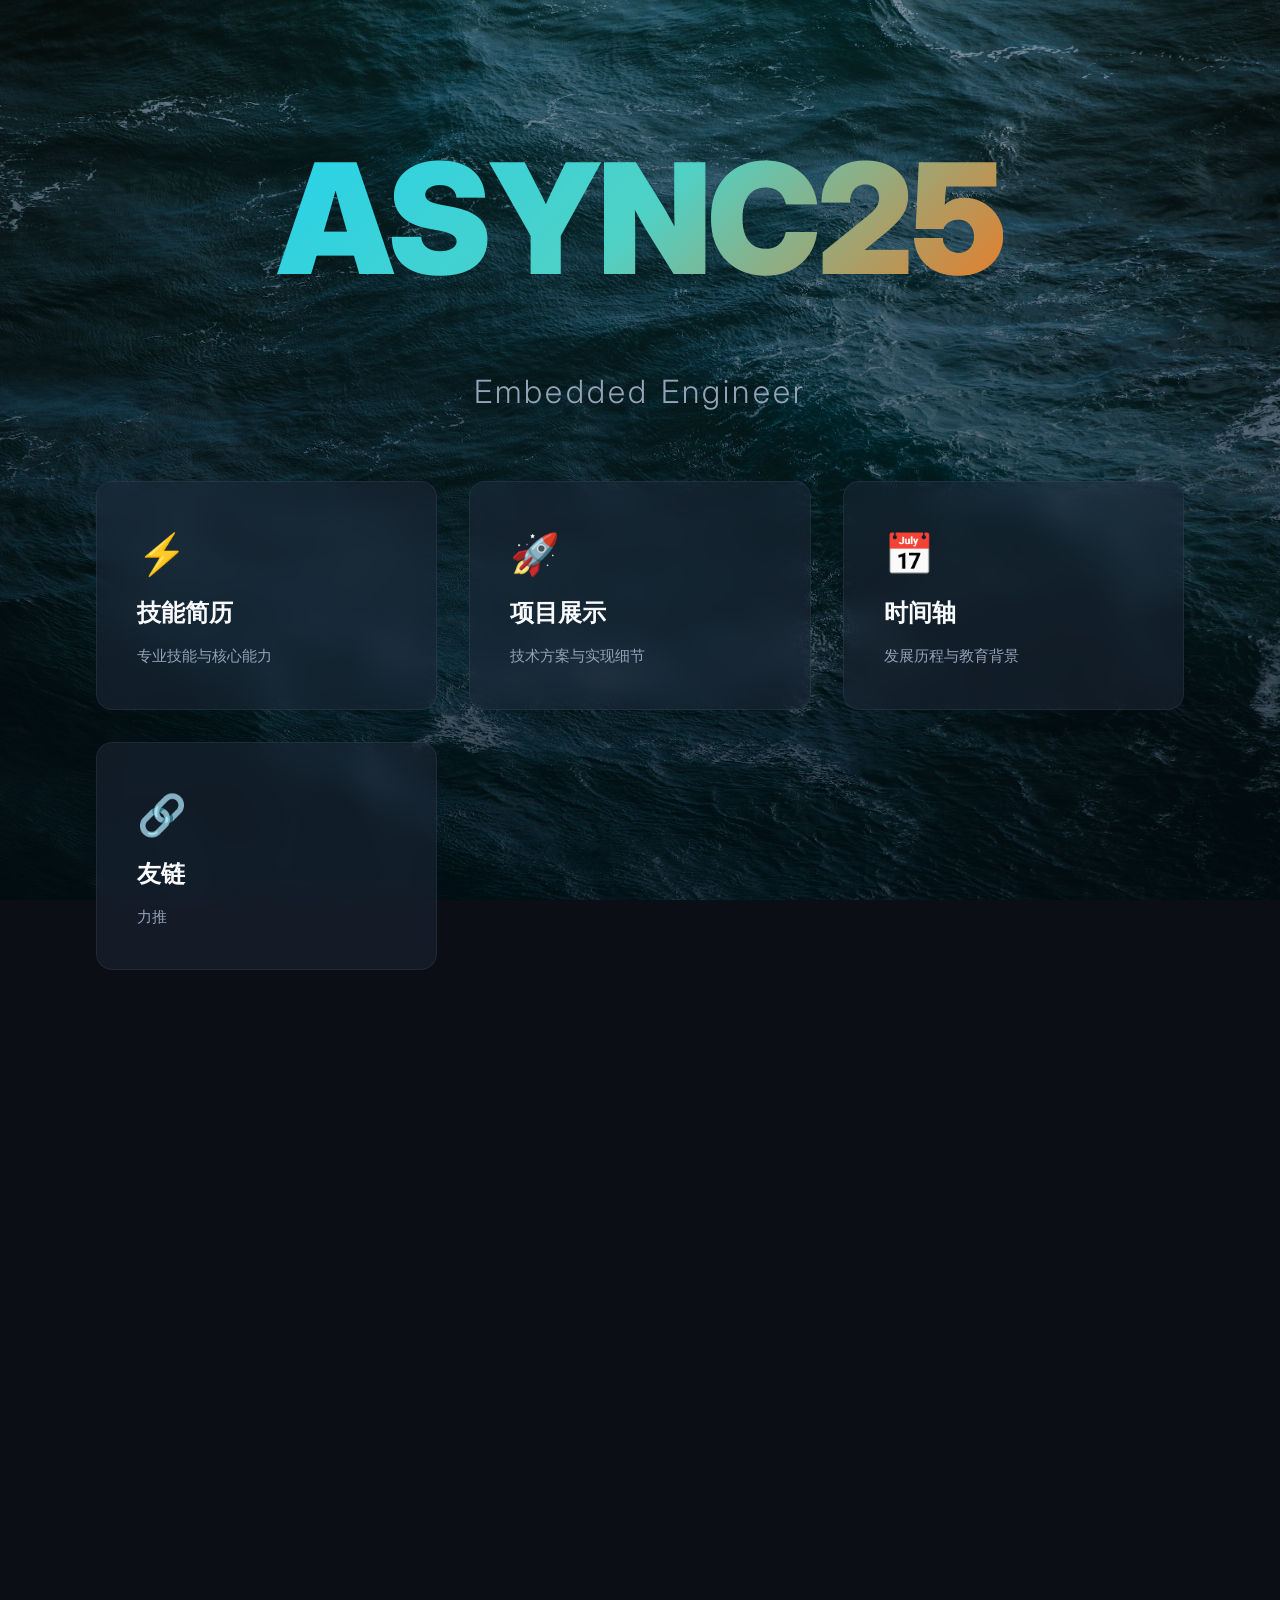
==== commit 9dea7294: "重构测试02" ====
--- a/index.html
+++ b/index.html
@@ -35,7 +35,7 @@
             <section class="hero-section">
                 <div class="hero-title-group">
                     <h1 class="hero-title">ASYNC25</h1>
-                    <p class="hero-subtitle">SOFTWARE ENGINEER</p>
+                    <p class="hero-subtitle">Embedded Engineer</p>
                 </div>
 
                 <!-- Navigation Cards -->
@@ -43,25 +43,25 @@
                     <a href="#skills" class="nav-card" data-page="skills">
                         <div class="nav-card-icon">⚡</div>
                         <h3 class="nav-card-title">技能简历</h3>
-                        <p class="nav-card-description">专业技能、技术栈与核心能力展示</p>
+                        <p class="nav-card-description">专业技能与核心能力</p>
                     </a>
 
                     <a href="#projects" class="nav-card" data-page="projects">
                         <div class="nav-card-icon">🚀</div>
                         <h3 class="nav-card-title">项目展示</h3>
-                        <p class="nav-card-description">精选作品、技术方案与实现细节</p>
+                        <p class="nav-card-description">技术方案与实现细节</p>
                     </a>
 
                     <a href="#experience" class="nav-card" data-page="experience">
                         <div class="nav-card-icon">📅</div>
-                        <h3 class="nav-card-title">经历时间轴</h3>
-                        <p class="nav-card-description">职业发展历程与教育背景</p>
+                        <h3 class="nav-card-title">时间轴</h3>
+                        <p class="nav-card-description">发展历程与教育背景</p>
                     </a>
 
                     <a href="#links" class="nav-card" data-page="links">
                         <div class="nav-card-icon">🔗</div>
-                        <h3 class="nav-card-title">友情链接</h3>
-                        <p class="nav-card-description">同行伙伴、技术社区与资源推荐</p>
+                        <h3 class="nav-card-title">友链</h3>
+                        <p class="nav-card-description">力推</p>
                     </a>
                 </div>
 
@@ -83,7 +83,7 @@
             <div class="page-container">
                 <div class="page-header">
                     <h1 class="page-title">技能简历</h1>
-                    <p class="page-subtitle">专业技能与技术栈</p>
+                    <p class="page-subtitle">技术栈</p>
                 </div>
 
                 <div class="skills-grid">
@@ -129,7 +129,7 @@
         <div id="page-experience" class="page">
             <div class="page-container">
                 <div class="page-header">
-                    <h1 class="page-title">经历时间轴</h1>
+                    <h1 class="page-title">时间轴</h1>
                     <p class="page-subtitle">职业发展与教育背景</p>
                 </div>
 
@@ -143,8 +143,8 @@
         <div id="page-links" class="page">
             <div class="page-container">
                 <div class="page-header">
-                    <h1 class="page-title">友情链接</h1>
-                    <p class="page-subtitle">同行伙伴与技术社区</p>
+                    <h1 class="page-title">友链</h1>
+                    <p class="page-subtitle">同伴与技术</p>
                 </div>
 
                 <div class="links-grid">
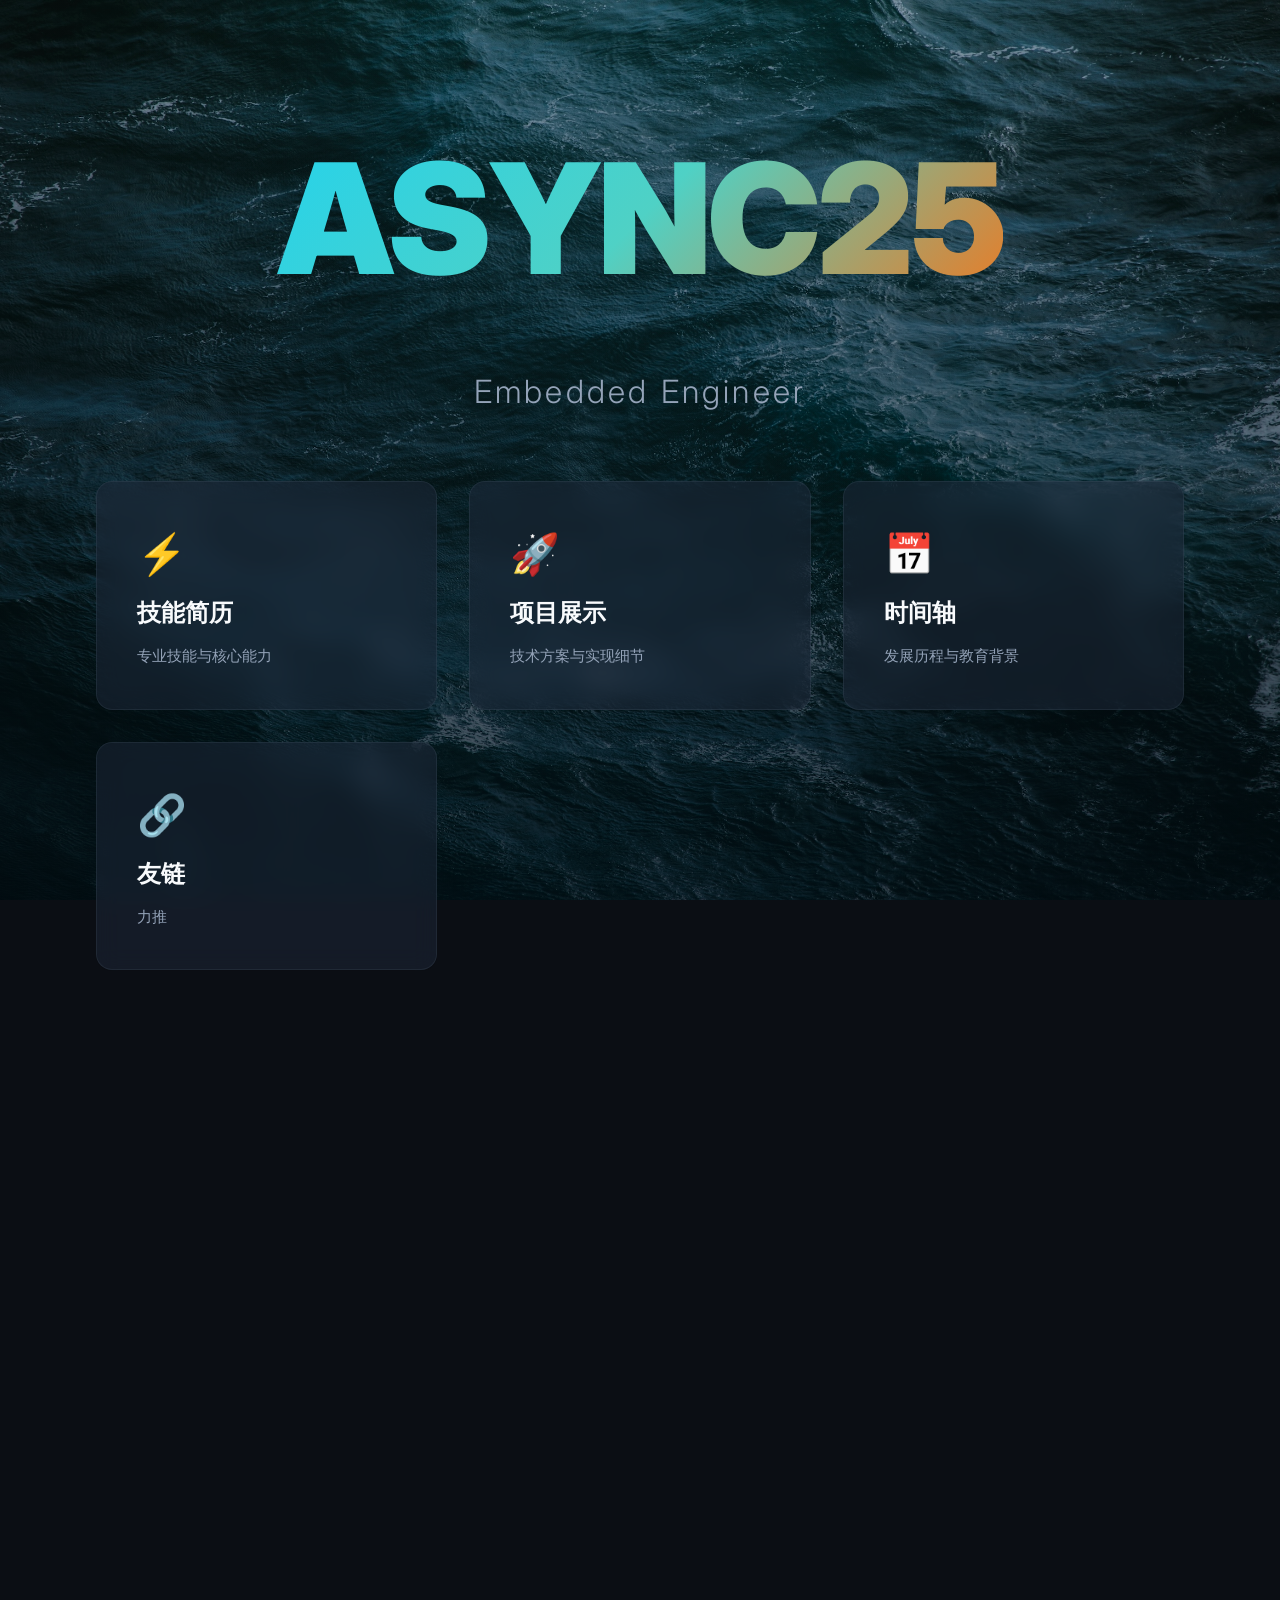
==== commit afe77f10: "maybe V1.0? haha" ====
--- a/index.html
+++ b/index.html
@@ -65,16 +65,21 @@
                     </a>
                 </div>
 
-                <!-- GitHub Heatmap 3D -->
-                <div class="github-heatmap-3d">
-                    <div class="heatmap-header">
-                        <h2 class="heatmap-title">GitHub 贡献热力图</h2>
-                        <p class="heatmap-subtitle">过去一年的代码提交活跃度</p>
+                <!-- Personal contact card: replace the pending entries with your own URLs. -->
+                <section class="contact-card" aria-labelledby="contact-title">
+                    <img class="contact-avatar" src="http://fox-reg.imagency.cn/a/202611/07/6aef2ab02119e.jpg" alt="Async25 的个人头像" width="112" height="112" loading="lazy">
+                    <div class="contact-info">
+                        <p class="contact-kicker">LET'S CONNECT</p>
+                        <h2 id="contact-title">联系我</h2>
+                        <p class="contact-intro">Async25 · Embedded Engineer</p>
+                        <ul class="contact-links" aria-label="个人联系方式">
+                            <li><a class="contact-link" href="https://github.com/async25" target="_blank" rel="noopener noreferrer"><span class="contact-icon" aria-hidden="true">GH</span><span>GitHub<small>@async25</small></span><span class="contact-arrow" aria-hidden="true">↗</span></a></li>
+                            <li><a class="contact-link" href="https://t.me/SanyueQi" target="_blank" rel="noopener noreferrer"><span class="contact-icon" aria-hidden="true">TG</span><span>Telegram<small>@SanyueQi</small></span></a></li>
+                            <li><a class="contact-link" href="https://space.bilibili.com/2141027128" target="_blank" rel="noopener noreferrer"><span class="contact-icon" aria-hidden="true">B站</span><span>Bilibili<small>山高为峰_</small></span></a></li>
+                            <li><a class="contact-link" href="mailto:grcdync@proton.me" target="_blank" rel="noopener noreferrer"><span class="contact-icon" aria-hidden="true">@</span><span>邮件<small>@grcdync@proton.me</small></span></a></li>
+                        </ul>
                     </div>
-                    <div class="heatmap-container">
-                        <canvas id="heatmap-canvas"></canvas>
-                    </div>
-                </div>
+                </section>
             </section>
         </div>
 
@@ -83,7 +88,6 @@
             <div class="page-container">
                 <div class="page-header">
                     <h1 class="page-title">技能简历</h1>
-                    <p class="page-subtitle">技术栈</p>
                 </div>
 
                 <div class="skills-grid">
@@ -97,7 +101,6 @@
             <div class="page-container">
                 <div class="page-header">
                     <h1 class="page-title">项目展示</h1>
-                    <p class="page-subtitle">精选作品与技术实现</p>
                 </div>
 
                 <div class="projects-grid">
@@ -130,7 +133,6 @@
             <div class="page-container">
                 <div class="page-header">
                     <h1 class="page-title">时间轴</h1>
-                    <p class="page-subtitle">职业发展与教育背景</p>
                 </div>
 
                 <div class="experience-timeline">
@@ -144,7 +146,6 @@
             <div class="page-container">
                 <div class="page-header">
                     <h1 class="page-title">友链</h1>
-                    <p class="page-subtitle">同伴与技术</p>
                 </div>
 
                 <div class="links-grid">
@@ -200,7 +201,6 @@
     </div>
 
     <!-- Scripts -->
-    <script src="js/heatmap3d.js"></script>
     <script src="js/music-player.js"></script>
     <script src="js/navigation.js"></script>
     <script src="js/skills.js"></script>
--- a/css/main.css
+++ b/css/main.css
@@ -255,44 +255,6 @@
     line-height: 1.6;
 }
 
-/* GitHub Heatmap Container */
-.github-heatmap-3d {
-    width: 100%;
-    max-width: 1000px;
-    margin: 0 auto;
-}
-
-.heatmap-header {
-    text-align: center;
-    margin-bottom: 2rem;
-}
-
-.heatmap-title {
-    font-size: 2rem;
-    font-weight: 700;
-    color: var(--text-primary);
-    margin-bottom: 0.5rem;
-}
-
-.heatmap-subtitle {
-    font-size: 1rem;
-    color: var(--text-secondary);
-}
-
-.heatmap-container {
-    background: rgba(30, 41, 59, 0.5);
-    backdrop-filter: blur(12px);
-    border: 1px solid var(--border-subtle);
-    border-radius: 16px;
-    padding: 2rem;
-}
-
-#heatmap-canvas {
-    width: 100%;
-    height: 400px;
-    display: block;
-}
-
 /* Music Player */
 .music-player {
     position: fixed;
--- a/css/pages.css
+++ b/css/pages.css
@@ -60,86 +60,6 @@
 
 .tagline-separator {
     color: var(--accent-cyan);
-}
-
-/* GitHub Heatmap 3D */
-.github-heatmap-3d {
-    background: rgba(15, 23, 42, 0.4);
-    backdrop-filter: blur(10px);
-    border: 1px solid var(--border-subtle);
-    border-radius: 12px;
-    padding: 1.5rem;
-    box-shadow: var(--shadow-md);
-}
-
-.heatmap-header {
-    display: flex;
-    justify-content: space-between;
-    align-items: center;
-    margin-bottom: 1rem;
-    padding-bottom: 0.75rem;
-    border-bottom: 1px solid var(--border-subtle);
-}
-
-.heatmap-title {
-    font-size: 0.875rem;
-    font-weight: 700;
-    letter-spacing: 0.1em;
-    color: var(--text-secondary);
-}
-
-.heatmap-stats {
-    display: flex;
-    gap: 0.75rem;
-    font-size: 0.75rem;
-    color: var(--text-muted);
-}
-
-.stat-value {
-    color: var(--accent-cyan);
-    font-weight: 700;
-}
-
-.stat-separator {
-    color: var(--border-strong);
-}
-
-.heatmap-container {
-    position: relative;
-}
-
-#heatmap-canvas {
-    width: 100%;
-    height: 400px;
-    display: block;
-}
-
-.heatmap-controls {
-    display: flex;
-    gap: 0.5rem;
-    margin-top: 1rem;
-}
-
-.heatmap-btn {
-    display: flex;
-    align-items: center;
-    gap: 0.5rem;
-    padding: 0.5rem 1rem;
-    background: rgba(34, 211, 238, 0.1);
-    border: 1px solid rgba(34, 211, 238, 0.2);
-    border-radius: 6px;
-    color: var(--accent-cyan);
-    font-size: 0.75rem;
-    font-weight: 600;
-    letter-spacing: 0.05em;
-    cursor: pointer;
-    transition: all var(--transition-fast);
-}
-
-.heatmap-btn:hover {
-    background: rgba(34, 211, 238, 0.2);
-    transform: translateY(-2px);
-    box-shadow: 0 4px 12px rgba(34, 211, 238, 0.3);
 }
 
 /* Music Player */
@@ -791,27 +711,6 @@
    PERSONAL PORTFOLIO REFINEMENTS
    =================================== */
 
-.github-heatmap-3d,
-.heatmap-container {
-    background: transparent;
-    border: 0;
-    box-shadow: none;
-    backdrop-filter: none;
-}
-
-.github-heatmap-3d {
-    max-width: 1120px;
-    padding: 0 1rem;
-}
-
-.heatmap-container {
-    padding: 0;
-}
-
-#heatmap-canvas {
-    height: 560px;
-}
-
 .skills-grid,
 .projects-grid {
     grid-template-columns: 1fr;
@@ -903,7 +802,9 @@
 }
 
 .project-detail-container {
+    width: 100%;
     max-width: 1120px;
+    margin-inline: auto;
 }
 
 .project-detail-back {
@@ -953,9 +854,12 @@
 
 .project-detail-body {
     display: grid;
-    grid-template-columns: minmax(0, 1.1fr) minmax(260px, 0.9fr);
-    gap: 2rem;
+    grid-template-columns: minmax(0, 1fr);
+    gap: 1.5rem;
+    max-width: 900px;
+    margin-inline: auto;
     padding: 2.5rem 0;
+    text-align: center;
 }
 
 .project-detail-description,
@@ -967,7 +871,8 @@
 
 .project-detail-copy {
     padding: 1.5rem;
-    border-left: 2px solid var(--accent-cyan);
+    border-top: 2px solid var(--accent-cyan);
+    border-radius: 0 0 12px 12px;
     background: rgba(2, 12, 17, 0.25);
 }
 
@@ -1006,9 +911,6 @@
     }
     .project-detail-heading {
         padding-bottom: 1.5rem;
-    }
-    .heatmap-header {
-        display: block;
     }
 }
 
@@ -1074,3 +976,66 @@
         grid-template-columns: 1fr;
     }
 }
+
+/* Home contact card, sharing the existing cyan / glass visual language. */
+.contact-card {
+    display: flex;
+    align-items: center;
+    gap: 2rem;
+    width: 100%;
+    max-width: 1056px;
+    margin-inline: auto;
+    padding: 2rem;
+    border: 1px solid var(--border-accent);
+    border-radius: 20px;
+    background: linear-gradient(120deg, rgba(34, 211, 238, 0.08), rgba(15, 23, 42, 0.75));
+    backdrop-filter: blur(12px);
+}
+.contact-avatar {
+    width: 112px;
+    height: 112px;
+    flex: 0 0 112px;
+    border-radius: 50%;
+    object-fit: cover;
+    border: 3px solid rgba(79, 209, 197, 0.65);
+    box-shadow: 0 0 28px rgba(34, 211, 238, 0.15);
+}
+.contact-info { flex: 1; min-width: 0; }
+.contact-kicker { color: var(--accent-teal); font-size: 0.7rem; letter-spacing: 0.2em; }
+.contact-info h2 { margin: 0.3rem 0; font-size: 1.6rem; }
+.contact-intro { color: var(--text-secondary); font-size: 0.875rem; }
+.contact-links {
+    display: grid;
+    grid-template-columns: repeat(4, minmax(0, 1fr));
+    gap: 0.75rem;
+    margin-top: 1.25rem;
+    list-style: none;
+}
+.contact-link {
+    display: flex;
+    align-items: center;
+    gap: 0.65rem;
+    height: 100%;
+    padding: 0.8rem;
+    border: 1px solid var(--border-subtle);
+    border-radius: 12px;
+    background: rgba(15, 23, 42, 0.5);
+    color: var(--text-primary);
+    text-decoration: none;
+    font-size: 0.85rem;
+    transition: background var(--transition-fast), border-color var(--transition-fast);
+}
+a.contact-link:hover, a.contact-link:focus-visible { border-color: var(--accent-cyan); background: rgba(34, 211, 238, 0.1); }
+.contact-icon { color: var(--accent-cyan); font-weight: 700; font-size: 0.8rem; flex-shrink: 0; }
+.contact-link small { display: block; color: var(--text-secondary); font-size: 0.7rem; overflow-wrap: anywhere; }
+.contact-arrow { margin-left: auto; color: var(--accent-teal); }
+.contact-link-pending { opacity: 0.65; }
+@media (max-width: 1100px) {
+    .contact-links { grid-template-columns: repeat(2, minmax(0, 1fr)); }
+}
+@media (max-width: 600px) {
+    .contact-card { flex-direction: column; gap: 1rem; padding: 1.5rem 1rem; }
+    .contact-info { width: 100%; }
+    .contact-kicker, .contact-info h2, .contact-intro { text-align: center; }
+    .contact-link { padding: 0.65rem; gap: 0.5rem; }
+}
